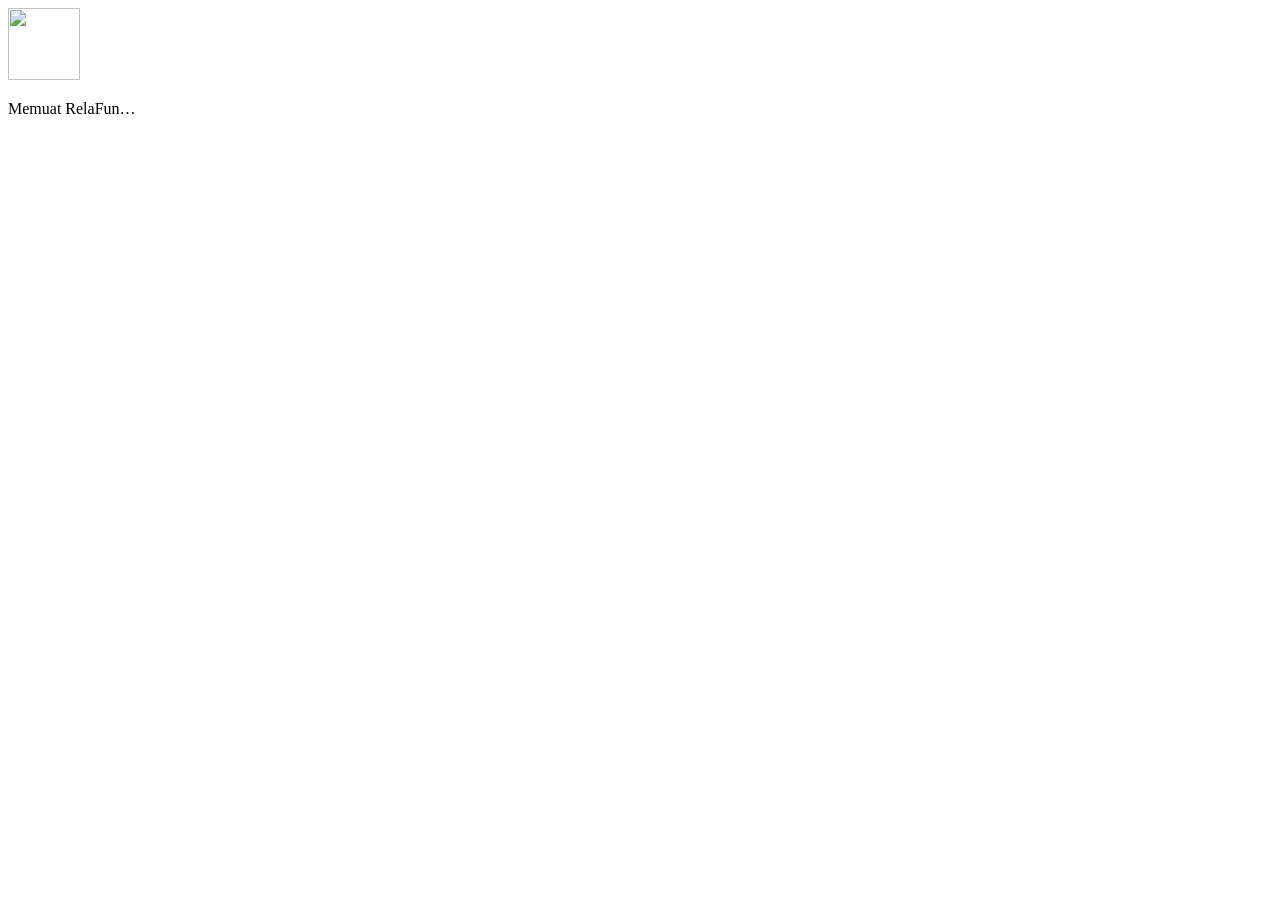
==== apps/web/index.html @ 0c36cda0 "RelaFun: aplikasi belajar Relasi dan Fungsi kelas 8 SMP (versi 1) - Backend Python (FastAPI, SymPy, " ====
<!doctype html>
<html lang="id">
<head>
  <meta charset="utf-8">
  <meta name="viewport" content="width=device-width, initial-scale=1, viewport-fit=cover">
  <title>RelaFun — Relasi dan Fungsi</title>
  <meta name="description" content="Belajar Relasi dan Fungsi kelas 8 SMP langkah demi langkah.">
  <meta name="theme-color" content="#4f46e5">
  <link rel="manifest" href="/manifest.webmanifest">
  <link rel="icon" href="/icons/icon.svg" type="image/svg+xml">
  <link rel="apple-touch-icon" href="/icons/icon-192.png">
  <meta name="apple-mobile-web-app-capable" content="yes">
  <meta name="apple-mobile-web-app-title" content="RelaFun">
  <link rel="stylesheet" href="/css/app.css">
  <script>
    // Terapkan tema & ukuran teks sebelum halaman tampil (mencegah kedip).
    try {
      var s = JSON.parse(localStorage.getItem("lk_settings") || "{}");
      if (s.theme === "dark" || s.theme === "light") document.documentElement.dataset.theme = s.theme;
      if (s.bigText) document.documentElement.classList.add("big-text");
      if (s.reduceMotion) document.documentElement.classList.add("reduce-motion");
    } catch (e) {}
  </script>
</head>
<body>
  <div id="app" aria-live="polite">
    <div class="boot">
      <img src="/icons/icon.svg" alt="" width="72" height="72">
      <p>Memuat RelaFun…</p>
    </div>
  </div>
  <div id="toast" role="status" aria-live="polite"></div>
  <noscript>RelaFun membutuhkan JavaScript. Aktifkan JavaScript di peramban Anda.</noscript>
  <script type="module" src="/js/app.js"></script>
</body>
</html>
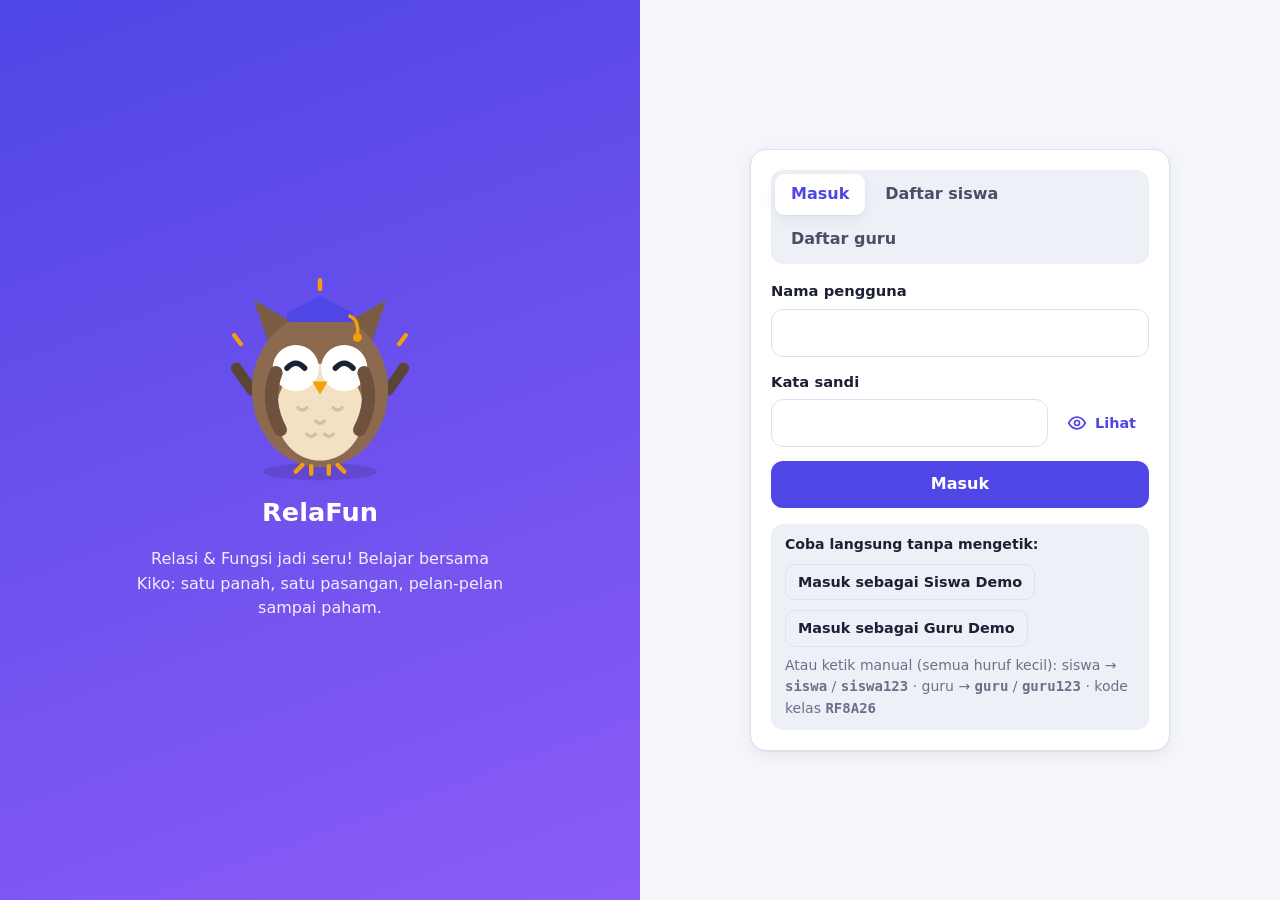
==== commit ff4bcd2a: "Versi online tanpa server untuk GitHub Pages - Mesin hitung, pemeriksa, dan pemodel versi JavaScript" ====
--- a/apps/web/index.html
+++ b/apps/web/index.html
@@ -6,12 +6,12 @@
   <title>RelaFun — Relasi dan Fungsi</title>
   <meta name="description" content="Belajar Relasi dan Fungsi kelas 8 SMP langkah demi langkah.">
   <meta name="theme-color" content="#4f46e5">
-  <link rel="manifest" href="/manifest.webmanifest">
-  <link rel="icon" href="/icons/icon.svg" type="image/svg+xml">
-  <link rel="apple-touch-icon" href="/icons/icon-192.png">
+  <link rel="manifest" href="manifest.webmanifest">
+  <link rel="icon" href="icons/icon.svg" type="image/svg+xml">
+  <link rel="apple-touch-icon" href="icons/icon-192.png">
   <meta name="apple-mobile-web-app-capable" content="yes">
   <meta name="apple-mobile-web-app-title" content="RelaFun">
-  <link rel="stylesheet" href="/css/app.css">
+  <link rel="stylesheet" href="css/app.css">
   <script>
     // Terapkan tema & ukuran teks sebelum halaman tampil (mencegah kedip).
     try {
@@ -25,12 +25,13 @@
 <body>
   <div id="app" aria-live="polite">
     <div class="boot">
-      <img src="/icons/icon.svg" alt="" width="72" height="72">
+      <img src="icons/icon.svg" alt="" width="72" height="72">
       <p>Memuat RelaFun…</p>
     </div>
   </div>
   <div id="toast" role="status" aria-live="polite"></div>
   <noscript>RelaFun membutuhkan JavaScript. Aktifkan JavaScript di peramban Anda.</noscript>
-  <script type="module" src="/js/app.js"></script>
+  <script src="config.js"></script>
+  <script type="module" src="js/app.js"></script>
 </body>
 </html>
--- a/apps/web/css/app.css
+++ b/apps/web/css/app.css
@@ -0,0 +1,461 @@
+/* RelaFun — gaya tampilan. Token warna di :root, mode gelap di bawahnya. */
+:root {
+  color-scheme: light;
+  --bg: #f5f6fb;
+  --surface: #ffffff;
+  --surface-2: #eef0f8;
+  --surface-3: #e3e6f2;
+  --border: #dde1ee;
+  --text: #1c2033;
+  --text-2: #4a4f66;
+  --muted: #6b7088;
+  --primary: #4f46e5;
+  --primary-2: #4338ca;
+  --primary-soft: #e8e7fd;
+  --on-primary: #ffffff;
+  --accent: #f59e0b;
+  --accent-soft: #fff3d6;
+  --good: #0a7d0a;
+  --good-soft: #e3f6e3;
+  --bad: #c62f2f;
+  --bad-soft: #fde8e8;
+  --warn: #9a6200;
+  --warn-soft: #fff4dc;
+  --series-1: #2a78d6;
+  --series-2: #eb6834;
+  --seq-1: #cde2fb; --seq-2: #9ec5f4; --seq-3: #6da7ec; --seq-4: #3987e5; --seq-5: #256abf; --seq-6: #184f95;
+  --grid: #e6e8f0;
+  --shadow: 0 1px 2px rgba(20, 24, 50, .06), 0 4px 16px rgba(20, 24, 50, .06);
+  --radius: 16px;
+  --radius-sm: 10px;
+  --sidebar-w: 248px;
+  --font: "Segoe UI", system-ui, -apple-system, Roboto, "Helvetica Neue", Arial, sans-serif;
+}
+@media (prefers-color-scheme: dark) {
+  :root:not([data-theme="light"]) {
+    color-scheme: dark;
+    --bg: #12141c; --surface: #1b1e29; --surface-2: #232736; --surface-3: #2d3244; --border: #30354a;
+    --text: #eceef6; --text-2: #c3c7d9; --muted: #9aa0b8;
+    --primary: #8b85ff; --primary-2: #a29dff; --primary-soft: #2c2a55; --on-primary: #12141c;
+    --accent: #fbbf24; --accent-soft: #3b2f12;
+    --good: #4cc94c; --good-soft: #163019; --bad: #f07272; --bad-soft: #3a1c1f; --warn: #f2b84b; --warn-soft: #3a2e14;
+    --series-1: #3987e5; --series-2: #d95926;
+    --seq-1: #1c2c44; --seq-2: #184f95; --seq-3: #256abf; --seq-4: #3987e5; --seq-5: #6da7ec; --seq-6: #9ec5f4;
+    --grid: #2a2f40;
+    --shadow: 0 1px 2px rgba(0, 0, 0, .3), 0 4px 16px rgba(0, 0, 0, .25);
+  }
+}
+:root[data-theme="dark"] {
+  color-scheme: dark;
+  --bg: #12141c; --surface: #1b1e29; --surface-2: #232736; --surface-3: #2d3244; --border: #30354a;
+  --text: #eceef6; --text-2: #c3c7d9; --muted: #9aa0b8;
+  --primary: #8b85ff; --primary-2: #a29dff; --primary-soft: #2c2a55; --on-primary: #12141c;
+  --accent: #fbbf24; --accent-soft: #3b2f12;
+  --good: #4cc94c; --good-soft: #163019; --bad: #f07272; --bad-soft: #3a1c1f; --warn: #f2b84b; --warn-soft: #3a2e14;
+  --series-1: #3987e5; --series-2: #d95926;
+  --seq-1: #1c2c44; --seq-2: #184f95; --seq-3: #256abf; --seq-4: #3987e5; --seq-5: #6da7ec; --seq-6: #9ec5f4;
+  --grid: #2a2f40;
+  --shadow: 0 1px 2px rgba(0, 0, 0, .3), 0 4px 16px rgba(0, 0, 0, .25);
+}
+
+* { box-sizing: border-box; }
+html { font-size: 100%; -webkit-text-size-adjust: 100%; }
+html.big-text { font-size: 118.75%; }
+body {
+  margin: 0; background: var(--bg); color: var(--text); font-family: var(--font);
+  line-height: 1.55; overflow-x: hidden;
+}
+html.reduce-motion *, html.reduce-motion *::before, html.reduce-motion *::after {
+  animation-duration: 0s !important; transition-duration: 0s !important;
+}
+@media (prefers-reduced-motion: reduce) {
+  *, *::before, *::after { animation-duration: 0s !important; transition-duration: 0s !important; }
+}
+h1, h2, h3, h4 { line-height: 1.25; margin: 0 0 .5rem; }
+h1 { font-size: 1.6rem; } h2 { font-size: 1.3rem; } h3 { font-size: 1.08rem; }
+p { margin: 0 0 .75rem; }
+a { color: var(--primary); }
+button, input, select, textarea { font: inherit; color: inherit; }
+:focus-visible { outline: 3px solid var(--primary); outline-offset: 2px; border-radius: 6px; }
+.sr-only { position: absolute; width: 1px; height: 1px; overflow: hidden; clip: rect(0 0 0 0); white-space: nowrap; }
+.muted { color: var(--muted); }
+.small { font-size: .875rem; }
+.boot { min-height: 100vh; display: grid; place-content: center; text-align: center; color: var(--muted); gap: 8px; }
+.boot img { margin: 0 auto; }
+
+/* ---------- Tata letak ---------- */
+.layout { display: grid; grid-template-columns: var(--sidebar-w) minmax(0, 1fr); min-height: 100vh; }
+.sidebar {
+  position: sticky; top: 0; height: 100vh; overflow-y: auto; background: var(--surface);
+  border-right: 1px solid var(--border); padding: 20px 14px; display: flex; flex-direction: column; gap: 4px;
+}
+.brand { display: flex; align-items: center; gap: 10px; padding: 4px 10px 18px; text-decoration: none; color: var(--text); }
+.brand img { width: 38px; height: 38px; }
+.brand b { font-size: 1.2rem; letter-spacing: -.01em; }
+.brand small { display: block; color: var(--muted); font-size: .72rem; margin-top: -2px; }
+.nav-link {
+  display: flex; align-items: center; gap: 12px; padding: 10px 12px; border-radius: 12px; color: var(--text-2);
+  text-decoration: none; font-weight: 550; min-height: 44px;
+}
+.nav-link svg { width: 22px; height: 22px; flex: none; }
+.nav-link:hover { background: var(--surface-2); color: var(--text); }
+.nav-link.active { background: var(--primary-soft); color: var(--primary); }
+.nav-sep { height: 1px; background: var(--border); margin: 10px 8px; }
+.sidebar .spacer { flex: 1; }
+.side-user { display: flex; align-items: center; gap: 10px; padding: 10px; border-radius: 12px; background: var(--surface-2); }
+.avatar {
+  width: 36px; height: 36px; border-radius: 50%; display: grid; place-items: center; font-weight: 700;
+  background: var(--primary); color: var(--on-primary); flex: none;
+}
+.main { min-width: 0; padding: 28px clamp(16px, 3vw, 40px) 40px; max-width: 1240px; width: 100%; margin: 0 auto; }
+.topbar { display: none; }
+.bottom-nav { display: none; }
+
+@media (max-width: 860px) {
+  .layout { grid-template-columns: minmax(0, 1fr); }
+  .sidebar { display: none; }
+  .topbar {
+    display: flex; align-items: center; justify-content: space-between; gap: 8px; position: sticky; top: 0; z-index: 20;
+    background: var(--surface); border-bottom: 1px solid var(--border); padding: 10px 16px;
+  }
+  .topbar .brand { padding: 0; }
+  .topbar .brand img { width: 32px; height: 32px; }
+  .main { padding: 18px 16px 96px; }
+  .bottom-nav {
+    display: grid; grid-template-columns: repeat(5, 1fr); position: fixed; bottom: 0; left: 0; right: 0; z-index: 20;
+    background: var(--surface); border-top: 1px solid var(--border); padding: 4px 4px calc(4px + env(safe-area-inset-bottom));
+  }
+  .bottom-nav a {
+    display: flex; flex-direction: column; align-items: center; gap: 2px; padding: 6px 2px; font-size: .7rem;
+    color: var(--muted); text-decoration: none; border-radius: 10px; min-height: 48px; justify-content: center;
+  }
+  .bottom-nav a svg { width: 22px; height: 22px; }
+  .bottom-nav a.active { color: var(--primary); background: var(--primary-soft); }
+  h1 { font-size: 1.35rem; }
+}
+
+/* ---------- Komponen umum ---------- */
+.card { background: var(--surface); border: 1px solid var(--border); border-radius: var(--radius); padding: 20px; box-shadow: var(--shadow); }
+.card-title { display: flex; align-items: center; justify-content: space-between; gap: 8px; margin-bottom: 12px; }
+.card-title h2, .card-title h3 { margin: 0; }
+.grid { display: grid; gap: 16px; }
+.grid-2 { grid-template-columns: repeat(2, minmax(0, 1fr)); }
+.grid-3 { grid-template-columns: repeat(3, minmax(0, 1fr)); }
+.home-grid { display: grid; grid-template-columns: minmax(0, 1fr) 320px; gap: 20px; align-items: start; }
+@media (max-width: 1100px) { .home-grid { grid-template-columns: minmax(0, 1fr); } }
+@media (max-width: 700px) { .grid-2, .grid-3 { grid-template-columns: minmax(0, 1fr); } }
+.stack { display: flex; flex-direction: column; gap: 16px; }
+.row { display: flex; align-items: center; gap: 10px; flex-wrap: wrap; }
+.row.between { justify-content: space-between; }
+.page-head { display: flex; align-items: flex-end; justify-content: space-between; gap: 12px; margin-bottom: 18px; flex-wrap: wrap; }
+.page-head p { margin: 0; color: var(--muted); }
+.crumbs { font-size: .875rem; color: var(--muted); margin-bottom: 6px; }
+.crumbs a { color: var(--muted); }
+
+.btn {
+  display: inline-flex; align-items: center; justify-content: center; gap: 8px; border: 1px solid transparent;
+  border-radius: 12px; padding: 10px 18px; min-height: 44px; font-weight: 650; cursor: pointer; text-decoration: none;
+  background: var(--primary); color: var(--on-primary); transition: transform .08s ease, background .15s ease;
+}
+.btn:hover { background: var(--primary-2); }
+.btn:active { transform: translateY(1px); }
+.btn:disabled { opacity: .5; cursor: not-allowed; }
+.btn svg { width: 20px; height: 20px; }
+.btn.secondary { background: var(--surface-2); color: var(--text); border-color: var(--border); }
+.btn.secondary:hover { background: var(--surface-3); }
+.btn.ghost { background: transparent; color: var(--primary); }
+.btn.ghost:hover { background: var(--primary-soft); }
+.btn.good { background: var(--good); color: #fff; }
+.btn.small { min-height: 36px; padding: 6px 12px; font-size: .9rem; border-radius: 10px; }
+.btn.block { width: 100%; }
+.icon-btn { width: 44px; height: 44px; padding: 0; border-radius: 12px; }
+
+.chip {
+  display: inline-flex; align-items: center; gap: 6px; padding: 3px 10px; border-radius: 999px; font-size: .78rem;
+  font-weight: 650; background: var(--surface-2); color: var(--text-2); border: 1px solid var(--border);
+}
+.chip.primary { background: var(--primary-soft); color: var(--primary); border-color: transparent; }
+.chip.accent { background: var(--accent-soft); color: var(--warn); border-color: transparent; }
+.chip.good { background: var(--good-soft); color: var(--good); border-color: transparent; }
+
+.field { display: flex; flex-direction: column; gap: 6px; margin-bottom: 14px; }
+.field label { font-weight: 600; font-size: .92rem; }
+.input, select.input, textarea.input {
+  width: 100%; border: 1.5px solid var(--border); background: var(--surface); border-radius: 12px; padding: 10px 14px;
+  min-height: 46px; font-size: 1.05rem;
+}
+.input:focus { border-color: var(--primary); outline: none; box-shadow: 0 0 0 3px var(--primary-soft); }
+textarea.input { min-height: 120px; resize: vertical; line-height: 1.5; }
+.input.big { font-size: 1.3rem; font-weight: 650; text-align: center; max-width: 220px; }
+.input-row { display: flex; align-items: center; gap: 10px; flex-wrap: wrap; }
+.input-row .prefix { font-weight: 700; font-size: 1.15rem; }
+
+.progress { height: 10px; border-radius: 999px; background: var(--surface-3); overflow: hidden; }
+.progress > span { display: block; height: 100%; border-radius: 999px; background: var(--primary); transition: width .4s ease; }
+.progress.good > span { background: var(--good); }
+
+.alert { border-radius: 12px; padding: 12px 14px; display: flex; gap: 10px; align-items: flex-start; border: 1px solid transparent; }
+.alert svg { width: 22px; height: 22px; flex: none; margin-top: 1px; }
+.alert.info { background: var(--primary-soft); color: var(--text); }
+.alert.good { background: var(--good-soft); border-color: color-mix(in srgb, var(--good) 35%, transparent); }
+.alert.bad { background: var(--bad-soft); border-color: color-mix(in srgb, var(--bad) 35%, transparent); }
+.alert.warn { background: var(--warn-soft); border-color: color-mix(in srgb, var(--warn) 35%, transparent); }
+.alert .alert-title { font-weight: 700; }
+.alert p:last-child { margin-bottom: 0; }
+
+#toast {
+  position: fixed; left: 50%; bottom: 24px; transform: translateX(-50%) translateY(20px); opacity: 0; pointer-events: none;
+  background: var(--text); color: var(--bg); padding: 10px 18px; border-radius: 12px; font-weight: 600; z-index: 100;
+  transition: all .25s ease; max-width: calc(100vw - 32px);
+}
+#toast.show { opacity: 1; transform: translateX(-50%) translateY(0); }
+@media (max-width: 860px) { #toast { bottom: 90px; } }
+
+table.table { width: 100%; border-collapse: collapse; font-size: .92rem; }
+table.table th, table.table td { padding: 9px 10px; border-bottom: 1px solid var(--border); text-align: left; vertical-align: middle; }
+table.table th { color: var(--muted); font-weight: 650; font-size: .8rem; text-transform: uppercase; letter-spacing: .03em; }
+table.table td.num, table.table th.num { text-align: right; font-variant-numeric: tabular-nums; }
+.table-wrap { overflow-x: auto; }
+
+/* Tabel nilai fungsi */
+table.value-table { border-collapse: collapse; margin: 8px 0 12px; font-variant-numeric: tabular-nums; }
+table.value-table th, table.value-table td { border: 1.5px solid var(--border); padding: 8px 14px; text-align: center; min-width: 48px; }
+table.value-table th { background: var(--surface-2); }
+table.value-table tr td:first-child, table.value-table tr th:first-child { font-weight: 700; background: var(--surface-2); }
+
+/* ---------- Beranda ---------- */
+.hero {
+  position: relative; overflow: hidden; border-radius: 22px; padding: 26px 28px; color: #fff;
+  background: linear-gradient(135deg, #4f46e5 0%, #6d5bf3 55%, #8b5cf6 100%);
+  display: grid; grid-template-columns: minmax(0, 1fr) auto; gap: 16px; align-items: center; box-shadow: var(--shadow);
+}
+.hero h1 { color: #fff; margin-bottom: 6px; }
+.hero p { color: rgba(255, 255, 255, .88); max-width: 46ch; }
+.hero .btn { background: #fff; color: #3730a3; }
+.hero .btn:hover { background: #eef; }
+.hero .mascot { width: 150px; height: 150px; }
+.hero::after {
+  content: ""; position: absolute; right: -60px; top: -60px; width: 220px; height: 220px; border-radius: 50%;
+  background: rgba(255, 255, 255, .08);
+}
+@media (max-width: 600px) { .hero { grid-template-columns: 1fr; padding: 20px; } .hero .mascot { display: none; } }
+.section-title { display: flex; align-items: center; justify-content: space-between; margin: 26px 0 12px; }
+.section-title h2 { margin: 0; }
+.continue-card { display: grid; grid-template-columns: 64px minmax(0, 1fr) auto; gap: 16px; align-items: center; }
+@media (max-width: 600px) { .continue-card { grid-template-columns: 52px minmax(0, 1fr); } .continue-card .btn { grid-column: 1 / -1; } }
+.module-icon {
+  width: 56px; height: 56px; border-radius: 16px; display: grid; place-items: center; background: var(--primary-soft); color: var(--primary);
+}
+.module-icon svg { width: 30px; height: 30px; }
+.module-icon.prasyarat { background: var(--accent-soft); color: var(--warn); }
+.module-icon.literasi { background: var(--good-soft); color: var(--good); }
+.skill-grid { display: grid; grid-template-columns: repeat(auto-fill, minmax(200px, 1fr)); gap: 14px; }
+.skill-card { text-decoration: none; color: inherit; display: flex; flex-direction: column; gap: 10px; transition: transform .12s ease; }
+.skill-card:hover { transform: translateY(-2px); }
+.skill-card .row { justify-content: space-between; }
+.topic-grid { display: grid; grid-template-columns: repeat(auto-fill, minmax(230px, 1fr)); gap: 14px; }
+.topic-card { display: flex; gap: 14px; align-items: center; text-decoration: none; color: inherit; }
+
+.goal-ring { display: grid; place-items: center; position: relative; width: 132px; height: 132px; margin: 4px auto 10px; }
+.goal-ring svg { position: absolute; inset: 0; transform: rotate(-90deg); }
+.goal-ring .goal-num { font-size: 1.9rem; font-weight: 800; line-height: 1; text-align: center; }
+.goal-ring .goal-num small { display: block; font-size: .75rem; font-weight: 600; color: var(--muted); margin-top: 4px; }
+.stat-row { display: grid; grid-template-columns: 1fr 1fr; gap: 10px; }
+.stat { background: var(--surface-2); border-radius: 12px; padding: 10px 12px; }
+.stat b { display: block; font-size: 1.35rem; }
+.stat span { color: var(--muted); font-size: .8rem; }
+.lb-list { list-style: none; margin: 0; padding: 0; display: flex; flex-direction: column; gap: 6px; }
+.lb-list li { display: grid; grid-template-columns: 28px 36px minmax(0, 1fr) auto; align-items: center; gap: 10px; padding: 8px 10px; border-radius: 12px; }
+.lb-list li.me { background: var(--primary-soft); }
+.lb-rank { font-weight: 800; color: var(--muted); text-align: center; }
+.lb-pts { font-weight: 700; font-variant-numeric: tabular-nums; }
+
+/* ---------- Materi ---------- */
+.module-list { display: grid; grid-template-columns: repeat(auto-fill, minmax(290px, 1fr)); gap: 16px; }
+.module-card { display: flex; flex-direction: column; gap: 12px; }
+.module-card .head { display: flex; gap: 14px; align-items: center; }
+.module-card h3 { margin: 0; }
+.module-card .actions { display: flex; gap: 8px; margin-top: auto; flex-wrap: wrap; }
+.module-card .actions .btn { flex: 1; }
+
+/* ---------- Pelajaran (satu langkah per layar) ---------- */
+.lesson { max-width: 820px; margin: 0 auto; }
+.step-dots { display: flex; gap: 6px; flex-wrap: wrap; margin: 6px 0 18px; }
+.step-dots span { height: 8px; flex: 1; min-width: 14px; border-radius: 999px; background: var(--surface-3); }
+.step-dots span.done { background: var(--primary); }
+.step-dots span.now { background: var(--accent); }
+.lesson-card { min-height: 320px; display: flex; flex-direction: column; gap: 14px; }
+.lesson-card .body { font-size: 1.08rem; }
+.lesson-nav { display: flex; justify-content: space-between; gap: 10px; margin-top: 16px; }
+.lesson-nav .btn { min-width: 130px; }
+.tip { display: flex; gap: 14px; align-items: flex-start; background: var(--accent-soft); border-radius: var(--radius); padding: 16px; }
+.tip .mascot { width: 72px; height: 72px; flex: none; }
+.example-problem { background: var(--surface-2); border-radius: 12px; padding: 12px 16px; font-weight: 600; }
+.reveal-list { list-style: none; padding: 0; margin: 0; display: flex; flex-direction: column; gap: 8px; counter-reset: st; }
+.reveal-list li {
+  counter-increment: st; display: grid; grid-template-columns: 34px minmax(0, 1fr); gap: 10px; align-items: start;
+  background: var(--surface); border: 1.5px solid var(--border); border-radius: 12px; padding: 10px 12px; animation: pop .25s ease;
+}
+.reveal-list li::before {
+  content: counter(st); width: 28px; height: 28px; border-radius: 50%; background: var(--primary-soft); color: var(--primary);
+  font-weight: 800; display: grid; place-items: center; font-size: .9rem;
+}
+.reveal-list li .math { font-family: "Cascadia Mono", Consolas, "SFMono-Regular", Menlo, monospace; font-size: 1.05rem; font-weight: 600; overflow-wrap: anywhere; }
+.reveal-list li .note { color: var(--muted); font-size: .85rem; }
+.answer-box { border-left: 4px solid var(--good); background: var(--good-soft); padding: 10px 14px; border-radius: 0 12px 12px 0; font-weight: 650; animation: pop .25s ease; }
+@keyframes pop { from { opacity: 0; transform: translateY(6px); } to { opacity: 1; transform: none; } }
+.term { border: 0; background: none; padding: 0; color: inherit; font: inherit; text-decoration: underline dotted var(--primary) 2px; text-underline-offset: 3px; cursor: help; }
+.term-pop {
+  position: fixed; z-index: 60; max-width: min(320px, calc(100vw - 32px)); background: var(--text); color: var(--bg);
+  padding: 12px 14px; border-radius: 12px; box-shadow: var(--shadow); font-size: .92rem;
+}
+.term-pop b { display: block; margin-bottom: 4px; }
+
+/* ---------- Diagram panah ---------- */
+.diagram { width: 100%; }
+.diagram .dg-wrap > svg { width: 100%; height: auto; display: block; max-width: 560px; margin: 0 auto; touch-action: manipulation; }
+.diagram .oval { fill: var(--surface-2); stroke: var(--border); stroke-width: 1.5; }
+.diagram .set-label { fill: var(--muted); font-weight: 700; font-size: 14px; text-anchor: middle; }
+.diagram .node rect { fill: var(--surface); stroke: var(--text-2); stroke-width: 1.5; transition: fill .2s ease; }
+.diagram .node text { fill: var(--text); font-size: 15px; font-weight: 650; text-anchor: middle; dominant-baseline: central; pointer-events: none; }
+.diagram .node { cursor: pointer; }
+.diagram .node.sel rect { fill: var(--accent-soft); stroke: var(--accent); stroke-width: 3; }
+.diagram .node.hl rect { fill: var(--primary-soft); stroke: var(--primary); stroke-width: 2.5; }
+.diagram .node.bad rect { fill: var(--bad-soft); stroke: var(--bad); stroke-width: 3; }
+.diagram .node.ok rect { fill: var(--good-soft); stroke: var(--good); stroke-width: 2.5; }
+.diagram .node.dim { opacity: .35; }
+.diagram .arrow { stroke: var(--series-1); stroke-width: 2.5; fill: none; transition: opacity .2s ease; }
+.diagram .arrow.new { stroke: var(--accent); stroke-width: 3.5; }
+.diagram .arrow.dim { opacity: .15; }
+.diagram .arrow.focus { stroke-width: 4; }
+.diagram .arrow.bad { stroke: var(--bad); stroke-dasharray: 6 4; }
+.diagram .arrow-hit { stroke: transparent; stroke-width: 18; fill: none; cursor: pointer; }
+.diagram .caption { text-align: center; min-height: 1.6em; font-weight: 650; margin: 6px 0; }
+.diagram .controls { display: flex; justify-content: center; gap: 8px; flex-wrap: wrap; margin-top: 6px; }
+
+/* ---------- Grafik fungsi ---------- */
+.graph > svg { width: 100%; max-width: 560px; height: auto; display: block; margin: 0 auto; }
+.graph .grid-line { stroke: var(--grid); stroke-width: 1; }
+.graph .axis { stroke: var(--text-2); stroke-width: 1.5; }
+.graph .tick { fill: var(--muted); font-size: 12px; }
+.graph .axis-label { fill: var(--text-2); font-size: 12px; font-weight: 700; }
+.graph .line-1 { stroke: var(--series-1); stroke-width: 2.5; fill: none; }
+.graph .line-2 { stroke: var(--series-2); stroke-width: 2.5; fill: none; }
+.graph .pt { fill: var(--surface); stroke: var(--text); stroke-width: 2.5; }
+.graph .pt-label { fill: var(--text); font-size: 12px; font-weight: 700; }
+.graph .legend { display: flex; justify-content: center; gap: 16px; flex-wrap: wrap; font-size: .85rem; margin-top: 4px; }
+.graph .legend i { display: inline-block; width: 18px; height: 3px; border-radius: 2px; vertical-align: middle; margin-right: 6px; }
+
+/* ---------- Seret-taruh ---------- */
+.dnd-pool, .dnd-bin {
+  border: 2px dashed var(--border); border-radius: 14px; padding: 10px; min-height: 64px; display: flex; flex-wrap: wrap;
+  gap: 8px; align-content: flex-start; background: var(--surface-2); transition: border-color .15s ease, background .15s ease;
+}
+.dnd-bins { display: grid; grid-template-columns: repeat(auto-fit, minmax(170px, 1fr)); gap: 12px; margin-top: 12px; }
+.dnd-bin { flex-direction: column; flex-wrap: nowrap; cursor: pointer; text-align: left; width: 100%; }
+.dnd-bin .bin-label { font-weight: 750; color: var(--text-2); font-size: .92rem; width: 100%; }
+.dnd-bin.over, .dnd-pool.over { border-color: var(--primary); background: var(--primary-soft); }
+.dnd-bin.armed { border-color: var(--accent); }
+.dnd-chip {
+  border: 1.5px solid var(--text-2); background: var(--surface); border-radius: 10px; padding: 8px 12px; font-weight: 650;
+  cursor: grab; touch-action: none; user-select: none; min-height: 44px; font-family: "Cascadia Mono", Consolas, monospace; font-size: .95rem;
+}
+.dnd-chip.selected { border-color: var(--accent); box-shadow: 0 0 0 3px var(--accent-soft); }
+.dnd-chip.wrong { border-color: var(--bad); background: var(--bad-soft); }
+.dnd-chip.right { border-color: var(--good); background: var(--good-soft); }
+.dnd-ghost { position: fixed; z-index: 80; pointer-events: none; opacity: .9; transform: translate(-50%, -50%) rotate(-2deg); box-shadow: var(--shadow); }
+
+/* ---------- Latihan ---------- */
+.practice { max-width: 820px; margin: 0 auto; }
+.q-card { display: flex; flex-direction: column; gap: 16px; }
+.q-prompt { font-size: 1.12rem; font-weight: 600; }
+.options { display: flex; flex-direction: column; gap: 10px; }
+.option {
+  display: flex; align-items: center; gap: 12px; text-align: left; padding: 12px 14px; border-radius: 12px; min-height: 52px;
+  border: 1.5px solid var(--border); background: var(--surface); cursor: pointer; width: 100%;
+}
+.option:hover { border-color: var(--primary); }
+.option .mark { width: 26px; height: 26px; border-radius: 50%; border: 2px solid var(--border); flex: none; display: grid; place-items: center; font-weight: 800; font-size: .8rem; color: var(--muted); }
+.option.multi .mark { border-radius: 7px; }
+.option.picked { border-color: var(--primary); background: var(--primary-soft); }
+.option.picked .mark { border-color: var(--primary); background: var(--primary); color: var(--on-primary); }
+.option.right { border-color: var(--good); background: var(--good-soft); }
+.option.wrong { border-color: var(--bad); background: var(--bad-soft); }
+.yesno { display: grid; grid-template-columns: 1fr 1fr; gap: 12px; }
+.yesno .option { justify-content: center; font-weight: 700; font-size: 1.05rem; }
+.keypad { display: flex; flex-wrap: wrap; gap: 6px; }
+.keypad button { min-width: 44px; min-height: 40px; border-radius: 10px; border: 1px solid var(--border); background: var(--surface-2); font-weight: 700; cursor: pointer; }
+.keypad button:hover { background: var(--surface-3); }
+.feedback { animation: pop .25s ease; }
+.q-actions { display: flex; gap: 10px; flex-wrap: wrap; justify-content: space-between; align-items: center; }
+.q-actions .left, .q-actions .right { display: flex; gap: 8px; flex-wrap: wrap; }
+.hint-box { background: var(--accent-soft); border-radius: 12px; padding: 10px 14px; animation: pop .2s ease; }
+.result-hero { text-align: center; padding: 10px 0; }
+.result-hero .mascot { width: 140px; height: 140px; margin: 0 auto; }
+.big-num { font-size: 2.6rem; font-weight: 800; line-height: 1; }
+
+/* ---------- Pemodel ---------- */
+.tabs { display: inline-flex; background: var(--surface-2); border-radius: 12px; padding: 4px; gap: 4px; margin-bottom: 16px; flex-wrap: wrap; }
+.tabs button { border: 0; background: transparent; padding: 8px 16px; border-radius: 9px; font-weight: 650; cursor: pointer; min-height: 40px; color: var(--text-2); }
+.tabs button.active { background: var(--surface); color: var(--primary); box-shadow: var(--shadow); }
+.preset-grid { display: grid; grid-template-columns: repeat(auto-fill, minmax(220px, 1fr)); gap: 12px; }
+.preset { text-align: left; cursor: pointer; border: 1.5px solid var(--border); background: var(--surface); border-radius: 14px; padding: 14px; display: flex; flex-direction: column; gap: 6px; }
+.preset:hover, .preset.active { border-color: var(--primary); }
+.preset.active { background: var(--primary-soft); }
+.story { font-size: 1.08rem; line-height: 1.7; background: var(--surface-2); border-radius: 12px; padding: 14px 16px; }
+.story mark { background: var(--accent-soft); color: inherit; border-radius: 4px; padding: 0 3px; font-weight: 700; box-shadow: inset 0 -2px 0 var(--accent); }
+.wizard-steps { display: flex; gap: 6px; flex-wrap: wrap; margin-bottom: 14px; }
+.wizard-steps span { font-size: .78rem; padding: 4px 10px; border-radius: 999px; background: var(--surface-2); color: var(--muted); font-weight: 650; }
+.wizard-steps span.now { background: var(--primary); color: var(--on-primary); }
+.wizard-steps span.done { background: var(--primary-soft); color: var(--primary); }
+.model-box { font-family: "Cascadia Mono", Consolas, monospace; font-size: 1.2rem; font-weight: 700; background: var(--primary-soft); color: var(--primary); padding: 10px 14px; border-radius: 12px; display: inline-block; }
+.ab-grid { display: grid; grid-template-columns: repeat(auto-fit, minmax(230px, 1fr)); gap: 14px; }
+.check-list { list-style: none; padding: 0; margin: 0; display: flex; flex-direction: column; gap: 6px; }
+.check-list li { display: flex; gap: 8px; align-items: flex-start; }
+.check-list svg { width: 20px; height: 20px; flex: none; margin-top: 2px; }
+.check-list .ok svg { color: var(--good); } .check-list .warning svg { color: var(--warn); } .check-list .error svg { color: var(--bad); }
+
+/* ---------- Glosarium ---------- */
+.gloss-grid { display: grid; grid-template-columns: repeat(auto-fill, minmax(260px, 1fr)); gap: 14px; }
+.gloss-card h3 { margin-bottom: 2px; }
+.gloss-card .ex { font-family: "Cascadia Mono", Consolas, monospace; background: var(--surface-2); border-radius: 8px; padding: 4px 8px; display: inline-block; font-size: .9rem; }
+
+/* ---------- Guru ---------- */
+.class-code { font-family: "Cascadia Mono", Consolas, monospace; font-size: 1.8rem; font-weight: 800; letter-spacing: .12em; color: var(--primary); }
+.switch { display: flex; align-items: center; justify-content: space-between; gap: 12px; padding: 10px 0; border-bottom: 1px solid var(--border); }
+.switch:last-child { border-bottom: 0; }
+.toggle { position: relative; width: 52px; height: 30px; flex: none; }
+.toggle input { opacity: 0; width: 100%; height: 100%; position: absolute; inset: 0; margin: 0; cursor: pointer; z-index: 1; }
+.toggle span { position: absolute; inset: 0; border-radius: 999px; background: var(--surface-3); transition: background .2s ease; }
+.toggle span::after { content: ""; position: absolute; top: 3px; left: 3px; width: 24px; height: 24px; border-radius: 50%; background: #fff; box-shadow: 0 1px 3px rgba(0,0,0,.3); transition: transform .2s ease; }
+.toggle input:checked + span { background: var(--primary); }
+.toggle input:checked + span::after { transform: translateX(22px); }
+.toggle input:focus-visible + span { outline: 3px solid var(--primary); outline-offset: 2px; }
+.hbar-list { display: flex; flex-direction: column; gap: 10px; }
+.hbar { display: grid; grid-template-columns: minmax(120px, 34%) minmax(0, 1fr) 54px; gap: 10px; align-items: center; font-size: .9rem; }
+.hbar .track { height: 14px; border-radius: 4px; background: var(--surface-2); overflow: hidden; }
+.hbar .fill { height: 100%; background: var(--series-1); border-radius: 0 4px 4px 0; }
+.hbar .val { text-align: right; font-weight: 700; font-variant-numeric: tabular-nums; }
+.heat { display: inline-block; width: 26px; height: 22px; border-radius: 5px; text-align: center; font-size: .66rem; line-height: 22px; font-weight: 700; margin: 1px; color: var(--text); }
+.heat-legend { display: flex; align-items: center; gap: 6px; font-size: .78rem; color: var(--muted); flex-wrap: wrap; }
+
+/* ---------- Masuk ---------- */
+.auth-wrap { min-height: 100vh; display: grid; grid-template-columns: minmax(0, 1fr) minmax(0, 1fr); }
+.auth-side { background: linear-gradient(160deg, #4f46e5, #8b5cf6); color: #fff; display: flex; flex-direction: column; justify-content: center; align-items: center; padding: 40px; text-align: center; gap: 10px; }
+.auth-side .mascot { width: 220px; height: 220px; }
+.auth-side p { color: rgba(255,255,255,.9); max-width: 36ch; }
+.auth-main { display: flex; align-items: center; justify-content: center; padding: 32px 16px; }
+.auth-card { width: 100%; max-width: 420px; }
+@media (max-width: 860px) { .auth-wrap { grid-template-columns: 1fr; } .auth-side { padding: 28px 16px; } .auth-side .mascot { width: 120px; height: 120px; } }
+.demo-box { background: var(--surface-2); border-radius: 12px; padding: 10px 14px; font-size: .88rem; }
+.demo-box code { font-weight: 700; }
+
+/* ---------- Tambahan: ikon & kepala panah ---------- */
+.ic { width: 1.25em; height: 1.25em; flex: none; }
+.stat b .ic { width: 20px; height: 20px; vertical-align: -3px; color: var(--accent); }
+.option .ic { width: 22px; height: 22px; }
+.diagram .head { fill: var(--series-1); transition: opacity .2s ease; }
+.diagram .head.new { fill: var(--accent); }
+.diagram .head.dim { opacity: .15; }
+.diagram .head.bad { fill: var(--bad); }
+.reveal-list li .plain { font-size: 1.04rem; font-weight: 600; overflow-wrap: anywhere; }
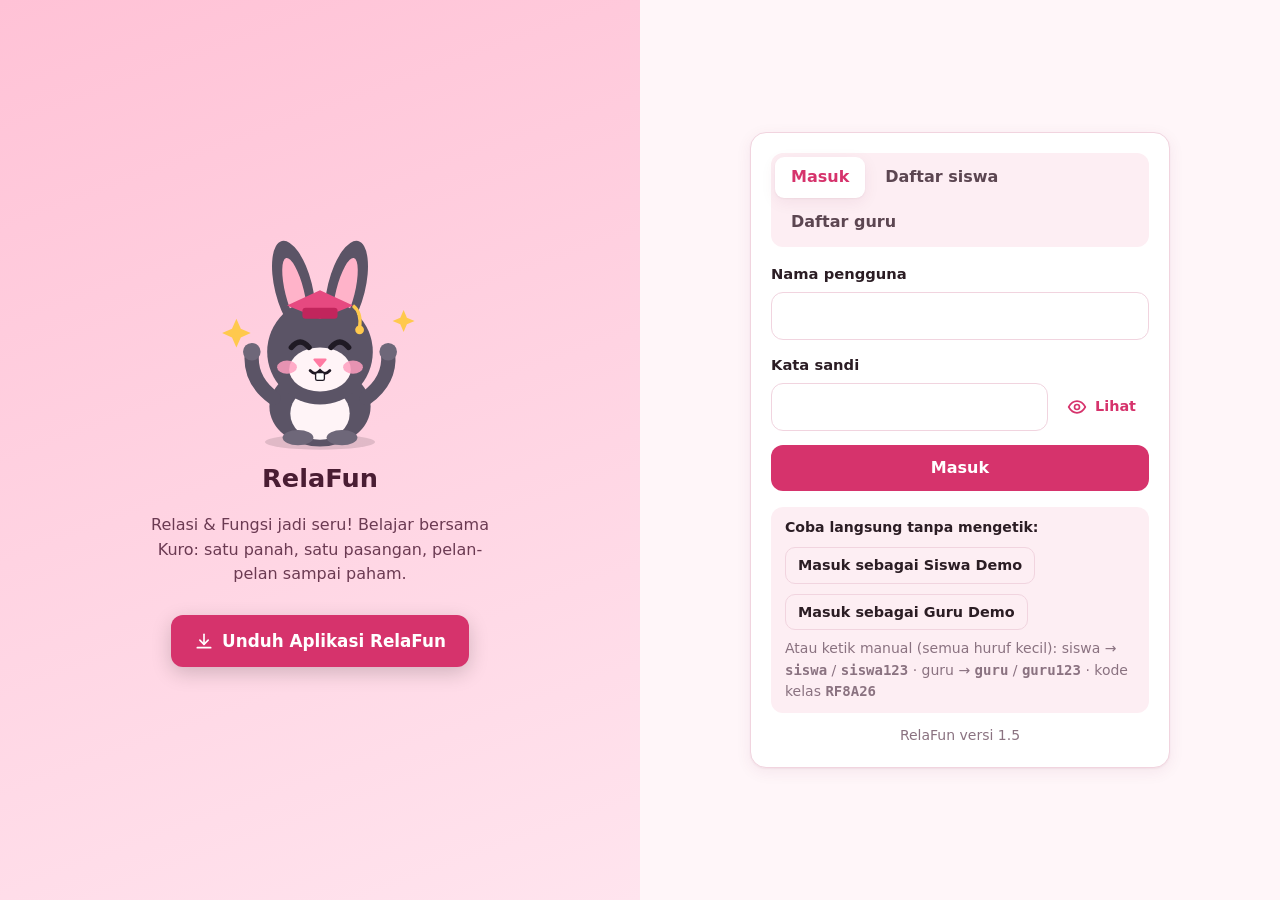
==== commit d2f46967: "Versi 1.5: maskot kelinci Kuro dan tema soft pink - Maskot Kuro digambar ulang sebagai kelinci (4 ek" ====
--- a/apps/web/index.html
+++ b/apps/web/index.html
@@ -5,7 +5,7 @@
   <meta name="viewport" content="width=device-width, initial-scale=1, viewport-fit=cover">
   <title>RelaFun — Relasi dan Fungsi</title>
   <meta name="description" content="Belajar Relasi dan Fungsi kelas 8 SMP langkah demi langkah.">
-  <meta name="theme-color" content="#4f46e5">
+  <meta name="theme-color" content="#ffc2d6">
   <link rel="manifest" href="manifest.webmanifest">
   <link rel="icon" href="icons/icon.svg" type="image/svg+xml">
   <link rel="apple-touch-icon" href="icons/icon-192.png">
@@ -20,6 +20,12 @@
       if (s.bigText) document.documentElement.classList.add("big-text");
       if (s.reduceMotion) document.documentElement.classList.add("reduce-motion");
     } catch (e) {}
+    // Simpan tawaran instal Chrome agar bisa ditampilkan sebagai tombol "Pasang sekarang".
+    window.addEventListener("beforeinstallprompt", function (e) {
+      e.preventDefault();
+      window.__installPrompt = e;
+      document.dispatchEvent(new CustomEvent("installable"));
+    });
   </script>
 </head>
 <body>
--- a/apps/web/css/app.css
+++ b/apps/web/css/app.css
@@ -1,17 +1,17 @@
 /* RelaFun — gaya tampilan. Token warna di :root, mode gelap di bawahnya. */
 :root {
   color-scheme: light;
-  --bg: #f5f6fb;
+  --bg: #fff6f9;
   --surface: #ffffff;
-  --surface-2: #eef0f8;
-  --surface-3: #e3e6f2;
-  --border: #dde1ee;
-  --text: #1c2033;
-  --text-2: #4a4f66;
-  --muted: #6b7088;
-  --primary: #4f46e5;
-  --primary-2: #4338ca;
-  --primary-soft: #e8e7fd;
+  --surface-2: #fdeef3;
+  --surface-3: #f8dfe8;
+  --border: #f1d4df;
+  --text: #2b1d24;
+  --text-2: #5c4651;
+  --muted: #8a7280;
+  --primary: #d6336c;
+  --primary-2: #c2255c;
+  --primary-soft: #ffe3ee;
   --on-primary: #ffffff;
   --accent: #f59e0b;
   --accent-soft: #fff3d6;
@@ -24,8 +24,8 @@
   --series-1: #2a78d6;
   --series-2: #eb6834;
   --seq-1: #cde2fb; --seq-2: #9ec5f4; --seq-3: #6da7ec; --seq-4: #3987e5; --seq-5: #256abf; --seq-6: #184f95;
-  --grid: #e6e8f0;
-  --shadow: 0 1px 2px rgba(20, 24, 50, .06), 0 4px 16px rgba(20, 24, 50, .06);
+  --grid: #f3e3ea;
+  --shadow: 0 1px 2px rgba(120, 30, 70, .06), 0 4px 16px rgba(120, 30, 70, .07);
   --radius: 16px;
   --radius-sm: 10px;
   --sidebar-w: 248px;
@@ -34,27 +34,27 @@
 @media (prefers-color-scheme: dark) {
   :root:not([data-theme="light"]) {
     color-scheme: dark;
-    --bg: #12141c; --surface: #1b1e29; --surface-2: #232736; --surface-3: #2d3244; --border: #30354a;
-    --text: #eceef6; --text-2: #c3c7d9; --muted: #9aa0b8;
-    --primary: #8b85ff; --primary-2: #a29dff; --primary-soft: #2c2a55; --on-primary: #12141c;
+    --bg: #1a1216; --surface: #241a1f; --surface-2: #2e2228; --surface-3: #3a2b33; --border: #47343e;
+    --text: #f8eef2; --text-2: #dccbd3; --muted: #a8949e;
+    --primary: #ff8fb5; --primary-2: #ffa9c6; --primary-soft: #4a2534; --on-primary: #1a1216;
     --accent: #fbbf24; --accent-soft: #3b2f12;
     --good: #4cc94c; --good-soft: #163019; --bad: #f07272; --bad-soft: #3a1c1f; --warn: #f2b84b; --warn-soft: #3a2e14;
     --series-1: #3987e5; --series-2: #d95926;
     --seq-1: #1c2c44; --seq-2: #184f95; --seq-3: #256abf; --seq-4: #3987e5; --seq-5: #6da7ec; --seq-6: #9ec5f4;
-    --grid: #2a2f40;
+    --grid: #3a2b33;
     --shadow: 0 1px 2px rgba(0, 0, 0, .3), 0 4px 16px rgba(0, 0, 0, .25);
   }
 }
 :root[data-theme="dark"] {
   color-scheme: dark;
-  --bg: #12141c; --surface: #1b1e29; --surface-2: #232736; --surface-3: #2d3244; --border: #30354a;
-  --text: #eceef6; --text-2: #c3c7d9; --muted: #9aa0b8;
-  --primary: #8b85ff; --primary-2: #a29dff; --primary-soft: #2c2a55; --on-primary: #12141c;
+  --bg: #1a1216; --surface: #241a1f; --surface-2: #2e2228; --surface-3: #3a2b33; --border: #47343e;
+  --text: #f8eef2; --text-2: #dccbd3; --muted: #a8949e;
+  --primary: #ff8fb5; --primary-2: #ffa9c6; --primary-soft: #4a2534; --on-primary: #1a1216;
   --accent: #fbbf24; --accent-soft: #3b2f12;
   --good: #4cc94c; --good-soft: #163019; --bad: #f07272; --bad-soft: #3a1c1f; --warn: #f2b84b; --warn-soft: #3a2e14;
   --series-1: #3987e5; --series-2: #d95926;
   --seq-1: #1c2c44; --seq-2: #184f95; --seq-3: #256abf; --seq-4: #3987e5; --seq-5: #6da7ec; --seq-6: #9ec5f4;
-  --grid: #2a2f40;
+  --grid: #3a2b33;
   --shadow: 0 1px 2px rgba(0, 0, 0, .3), 0 4px 16px rgba(0, 0, 0, .25);
 }
 
@@ -225,18 +225,18 @@
 
 /* ---------- Beranda ---------- */
 .hero {
-  position: relative; overflow: hidden; border-radius: 22px; padding: 26px 28px; color: #fff;
-  background: linear-gradient(135deg, #4f46e5 0%, #6d5bf3 55%, #8b5cf6 100%);
+  position: relative; overflow: hidden; border-radius: 22px; padding: 26px 28px; color: #4a1d33;
+  background: linear-gradient(135deg, #ffc9da 0%, #ffd9e6 55%, #ffe9f0 100%);
   display: grid; grid-template-columns: minmax(0, 1fr) auto; gap: 16px; align-items: center; box-shadow: var(--shadow);
 }
-.hero h1 { color: #fff; margin-bottom: 6px; }
-.hero p { color: rgba(255, 255, 255, .88); max-width: 46ch; }
-.hero .btn { background: #fff; color: #3730a3; }
-.hero .btn:hover { background: #eef; }
+.hero h1 { color: #4a1d33; margin-bottom: 6px; }
+.hero p { color: #6b3a52; max-width: 46ch; }
+.hero .btn { background: #d6336c; color: #fff; }
+.hero .btn:hover { background: #c2255c; }
 .hero .mascot { width: 150px; height: 150px; }
 .hero::after {
   content: ""; position: absolute; right: -60px; top: -60px; width: 220px; height: 220px; border-radius: 50%;
-  background: rgba(255, 255, 255, .08);
+  background: rgba(255, 255, 255, .35);
 }
 @media (max-width: 600px) { .hero { grid-template-columns: 1fr; padding: 20px; } .hero .mascot { display: none; } }
 .section-title { display: flex; align-items: center; justify-content: space-between; margin: 26px 0 12px; }
@@ -441,9 +441,9 @@
 
 /* ---------- Masuk ---------- */
 .auth-wrap { min-height: 100vh; display: grid; grid-template-columns: minmax(0, 1fr) minmax(0, 1fr); }
-.auth-side { background: linear-gradient(160deg, #4f46e5, #8b5cf6); color: #fff; display: flex; flex-direction: column; justify-content: center; align-items: center; padding: 40px; text-align: center; gap: 10px; }
+.auth-side { background: linear-gradient(160deg, #ffc2d6, #ffe4ee); color: #4a1d33; display: flex; flex-direction: column; justify-content: center; align-items: center; padding: 40px; text-align: center; gap: 10px; }
 .auth-side .mascot { width: 220px; height: 220px; }
-.auth-side p { color: rgba(255,255,255,.9); max-width: 36ch; }
+.auth-side p { color: #6b3a52; max-width: 36ch; }
 .auth-main { display: flex; align-items: center; justify-content: center; padding: 32px 16px; }
 .auth-card { width: 100%; max-width: 420px; }
 @media (max-width: 860px) { .auth-wrap { grid-template-columns: 1fr; } .auth-side { padding: 28px 16px; } .auth-side .mascot { width: 120px; height: 120px; } }
@@ -459,3 +459,23 @@
 .diagram .head.dim { opacity: .15; }
 .diagram .head.bad { fill: var(--bad); }
 .reveal-list li .plain { font-size: 1.04rem; font-weight: 600; overflow-wrap: anywhere; }
+
+/* ---------- Jendela pilihan pasang aplikasi ---------- */
+.install-banner {
+  position: fixed; left: 0; right: 0; margin: 0 auto; bottom: 20px; z-index: 90; width: min(520px, calc(100vw - 24px));
+  background: var(--surface); border: 1px solid var(--border); border-radius: 18px; padding: 16px; box-shadow: 0 10px 40px rgba(20, 24, 50, .25);
+  animation: slide-up .3s ease;
+}
+@keyframes slide-up { from { opacity: 0; transform: translateY(16px); } to { opacity: 1; transform: none; } }
+.install-banner[hidden] { display: none; }
+.install-head { display: flex; gap: 12px; align-items: center; }
+.install-head img { border-radius: 12px; flex: none; }
+.install-head b { display: block; font-size: 1.05rem; }
+.install-steps { margin: 12px 0 0; padding-left: 22px; font-size: .95rem; }
+.install-steps li { margin-bottom: 4px; }
+.install-actions { display: flex; gap: 8px; justify-content: flex-end; margin-top: 14px; flex-wrap: wrap; }
+@media (max-width: 860px) { .install-banner { bottom: calc(76px + env(safe-area-inset-bottom)); } }
+
+.install-hero { background: #d6336c !important; color: #fff !important; margin-top: 6px; font-size: 1.05rem; padding: 12px 22px; box-shadow: 0 6px 20px rgba(0,0,0,.18); }
+.install-hero:hover { background: #c2255c !important; }
+@media (max-width: 380px) { .install-btn .install-btn-label { display: none; } }
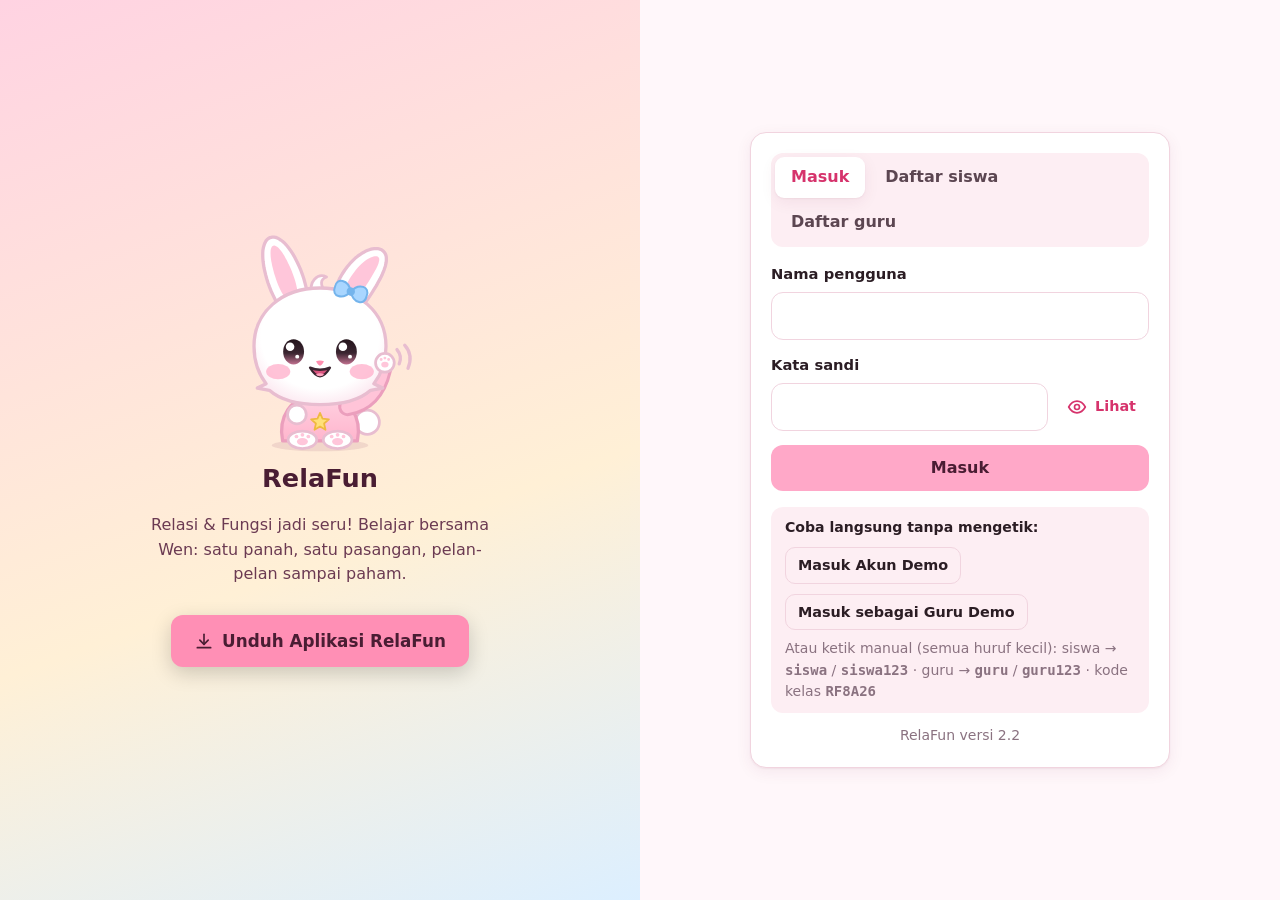
==== commit f954ebc4: "v2.2: Wen lebih lucu dengan 18 ekspresi + galeri "Kenalan dengan Wen" - Wen digambar ulang (orisinal" ====
--- a/apps/web/index.html
+++ b/apps/web/index.html
@@ -38,6 +38,14 @@
   <div id="toast" role="status" aria-live="polite"></div>
   <noscript>RelaFun membutuhkan JavaScript. Aktifkan JavaScript di peramban Anda.</noscript>
   <script src="config.js"></script>
-  <script type="module" src="js/app.js"></script>
+  <script>
+    // Bila berkas aplikasi gagal dimuat (mis. sinyal putus saat pertama dibuka), tampilkan tombol muat ulang, bukan layar kosong.
+    function rfLoadFailed() {
+      document.getElementById("app").innerHTML = '<div class="boot"><img src="icons/icon.svg" alt="" width="72" height="72">'
+        + '<p><b>RelaFun belum termuat sempurna.</b><br>Periksa sinyal internet, lalu coba lagi.</p>'
+        + '<button class="btn" type="button" onclick="location.reload()">Muat ulang</button></div>';
+    }
+  </script>
+  <script type="module" src="js/app.js" onerror="rfLoadFailed()"></script>
 </body>
 </html>
--- a/apps/web/css/app.css
+++ b/apps/web/css/app.css
@@ -1,7 +1,7 @@
 /* RelaFun — gaya tampilan. Token warna di :root, mode gelap di bawahnya. */
 :root {
   color-scheme: light;
-  --bg: #fff6f9;
+  --bg: #fff7fa;
   --surface: #ffffff;
   --surface-2: #fdeef3;
   --surface-3: #f8dfe8;
@@ -13,6 +13,14 @@
   --primary-2: #c2255c;
   --primary-soft: #ffe3ee;
   --on-primary: #ffffff;
+  /* pastel: isian tombol terang dengan tulisan gelap; --fill-strong untuk bilah/indikator */
+  --fill: #ffa8c8;
+  --fill-2: #ff94bb;
+  --on-fill: #4a1d33;
+  --fill-strong: #e85d93;
+  --sky: #ddefff; --on-sky: #1f5f99;
+  --butter: #fff3c4; --on-butter: #855600;
+  --peach: #ffe4d4; --on-peach: #9c4318;
   --accent: #f59e0b;
   --accent-soft: #fff3d6;
   --good: #0a7d0a;
@@ -37,6 +45,8 @@
     --bg: #1a1216; --surface: #241a1f; --surface-2: #2e2228; --surface-3: #3a2b33; --border: #47343e;
     --text: #f8eef2; --text-2: #dccbd3; --muted: #a8949e;
     --primary: #ff8fb5; --primary-2: #ffa9c6; --primary-soft: #4a2534; --on-primary: #1a1216;
+    --fill: #ff9ec1; --fill-2: #ffb3cf; --on-fill: #1a1216; --fill-strong: #ff8fb5;
+    --sky: #1c2c3d; --on-sky: #a9d6ff; --butter: #3a3216; --on-butter: #ffe27a; --peach: #3d2a20; --on-peach: #ffc9a8;
     --accent: #fbbf24; --accent-soft: #3b2f12;
     --good: #4cc94c; --good-soft: #163019; --bad: #f07272; --bad-soft: #3a1c1f; --warn: #f2b84b; --warn-soft: #3a2e14;
     --series-1: #3987e5; --series-2: #d95926;
@@ -50,6 +60,8 @@
   --bg: #1a1216; --surface: #241a1f; --surface-2: #2e2228; --surface-3: #3a2b33; --border: #47343e;
   --text: #f8eef2; --text-2: #dccbd3; --muted: #a8949e;
   --primary: #ff8fb5; --primary-2: #ffa9c6; --primary-soft: #4a2534; --on-primary: #1a1216;
+    --fill: #ff9ec1; --fill-2: #ffb3cf; --on-fill: #1a1216; --fill-strong: #ff8fb5;
+    --sky: #1c2c3d; --on-sky: #a9d6ff; --butter: #3a3216; --on-butter: #ffe27a; --peach: #3d2a20; --on-peach: #ffc9a8;
   --accent: #fbbf24; --accent-soft: #3b2f12;
   --good: #4cc94c; --good-soft: #163019; --bad: #f07272; --bad-soft: #3a1c1f; --warn: #f2b84b; --warn-soft: #3a2e14;
   --series-1: #3987e5; --series-2: #d95926;
@@ -105,7 +117,7 @@
 .side-user { display: flex; align-items: center; gap: 10px; padding: 10px; border-radius: 12px; background: var(--surface-2); }
 .avatar {
   width: 36px; height: 36px; border-radius: 50%; display: grid; place-items: center; font-weight: 700;
-  background: var(--primary); color: var(--on-primary); flex: none;
+  background: var(--fill); color: var(--on-fill); flex: none;
 }
 .main { min-width: 0; padding: 28px clamp(16px, 3vw, 40px) 40px; max-width: 1240px; width: 100%; margin: 0 auto; }
 .topbar { display: none; }
@@ -155,9 +167,9 @@
 .btn {
   display: inline-flex; align-items: center; justify-content: center; gap: 8px; border: 1px solid transparent;
   border-radius: 12px; padding: 10px 18px; min-height: 44px; font-weight: 650; cursor: pointer; text-decoration: none;
-  background: var(--primary); color: var(--on-primary); transition: transform .08s ease, background .15s ease;
-}
-.btn:hover { background: var(--primary-2); }
+  background: var(--fill); color: var(--on-fill); transition: transform .08s ease, background .15s ease;
+}
+.btn:hover { background: var(--fill-2); }
 .btn:active { transform: translateY(1px); }
 .btn:disabled { opacity: .5; cursor: not-allowed; }
 .btn svg { width: 20px; height: 20px; }
@@ -191,7 +203,7 @@
 .input-row .prefix { font-weight: 700; font-size: 1.15rem; }
 
 .progress { height: 10px; border-radius: 999px; background: var(--surface-3); overflow: hidden; }
-.progress > span { display: block; height: 100%; border-radius: 999px; background: var(--primary); transition: width .4s ease; }
+.progress > span { display: block; height: 100%; border-radius: 999px; background: var(--fill-strong); transition: width .4s ease; }
 .progress.good > span { background: var(--good); }
 
 .alert { border-radius: 12px; padding: 12px 14px; display: flex; gap: 10px; align-items: flex-start; border: 1px solid transparent; }
@@ -226,19 +238,20 @@
 /* ---------- Beranda ---------- */
 .hero {
   position: relative; overflow: hidden; border-radius: 22px; padding: 26px 28px; color: #4a1d33;
-  background: linear-gradient(135deg, #ffc9da 0%, #ffd9e6 55%, #ffe9f0 100%);
+  background: linear-gradient(135deg, #ffd3e2 0%, #fff0d6 55%, #dcefff 100%);
   display: grid; grid-template-columns: minmax(0, 1fr) auto; gap: 16px; align-items: center; box-shadow: var(--shadow);
 }
 .hero h1 { color: #4a1d33; margin-bottom: 6px; }
 .hero p { color: #6b3a52; max-width: 46ch; }
-.hero .btn { background: #d6336c; color: #fff; }
-.hero .btn:hover { background: #c2255c; }
+.hero .btn { background: #ff8fb5; color: #4a1d33; }
+.hero .btn:hover { background: #ff7aa8; }
 .hero .mascot { width: 150px; height: 150px; }
 .hero::after {
   content: ""; position: absolute; right: -60px; top: -60px; width: 220px; height: 220px; border-radius: 50%;
-  background: rgba(255, 255, 255, .35);
-}
-@media (max-width: 600px) { .hero { grid-template-columns: 1fr; padding: 20px; } .hero .mascot { display: none; } }
+  background: rgba(255, 255, 255, .35); z-index: 0; pointer-events: none;
+}
+.hero > * { position: relative; z-index: 1; }
+@media (max-width: 600px) { .hero { grid-template-columns: minmax(0, 1fr) 92px; padding: 20px; gap: 8px; } .hero .mascot { width: 92px; height: 92px; align-self: start; } }
 .section-title { display: flex; align-items: center; justify-content: space-between; margin: 26px 0 12px; }
 .section-title h2 { margin: 0; }
 .continue-card { display: grid; grid-template-columns: 64px minmax(0, 1fr) auto; gap: 16px; align-items: center; }
@@ -247,11 +260,17 @@
   width: 56px; height: 56px; border-radius: 16px; display: grid; place-items: center; background: var(--primary-soft); color: var(--primary);
 }
 .module-icon svg { width: 30px; height: 30px; }
-.module-icon.prasyarat { background: var(--accent-soft); color: var(--warn); }
-.module-icon.literasi { background: var(--good-soft); color: var(--good); }
+.module-icon.prasyarat { background: var(--butter); color: var(--on-butter); }
+.module-icon.sky { background: var(--sky); color: var(--on-sky); }
+.module-icon.butter { background: var(--butter); color: var(--on-butter); }
+.module-icon.peach { background: var(--peach); color: var(--on-peach); }
+.module-icon.literasi { background: var(--surface); color: var(--primary); box-shadow: inset 0 0 0 2px color-mix(in srgb, var(--primary) 35%, transparent); }
 .skill-grid { display: grid; grid-template-columns: repeat(auto-fill, minmax(200px, 1fr)); gap: 14px; }
 .skill-card { text-decoration: none; color: inherit; display: flex; flex-direction: column; gap: 10px; transition: transform .12s ease; }
 .skill-card:hover { transform: translateY(-2px); }
+.skill-grid > :nth-child(4n+2) .module-icon { background: var(--sky); color: var(--on-sky); }
+.skill-grid > :nth-child(4n+3) .module-icon { background: var(--butter); color: var(--on-butter); }
+.skill-grid > :nth-child(4n+4) .module-icon { background: var(--peach); color: var(--on-peach); }
 .skill-card .row { justify-content: space-between; }
 .topic-grid { display: grid; grid-template-columns: repeat(auto-fill, minmax(230px, 1fr)); gap: 14px; }
 .topic-card { display: flex; gap: 14px; align-items: center; text-decoration: none; color: inherit; }
@@ -262,6 +281,9 @@
 .goal-ring .goal-num small { display: block; font-size: .75rem; font-weight: 600; color: var(--muted); margin-top: 4px; }
 .stat-row { display: grid; grid-template-columns: 1fr 1fr; gap: 10px; }
 .stat { background: var(--surface-2); border-radius: 12px; padding: 10px 12px; }
+.stat:nth-child(4n+2) { background: var(--sky); }
+.stat:nth-child(4n+3) { background: var(--butter); }
+.stat:nth-child(4n+4) { background: var(--peach); }
 .stat b { display: block; font-size: 1.35rem; }
 .stat span { color: var(--muted); font-size: .8rem; }
 .lb-list { list-style: none; margin: 0; padding: 0; display: flex; flex-direction: column; gap: 6px; }
@@ -282,7 +304,7 @@
 .lesson { max-width: 820px; margin: 0 auto; }
 .step-dots { display: flex; gap: 6px; flex-wrap: wrap; margin: 6px 0 18px; }
 .step-dots span { height: 8px; flex: 1; min-width: 14px; border-radius: 999px; background: var(--surface-3); }
-.step-dots span.done { background: var(--primary); }
+.step-dots span.done { background: var(--fill-strong); }
 .step-dots span.now { background: var(--accent); }
 .lesson-card { min-height: 320px; display: flex; flex-direction: column; gap: 14px; }
 .lesson-card .body { font-size: 1.08rem; }
@@ -302,7 +324,7 @@
 }
 .reveal-list li .math { font-family: "Cascadia Mono", Consolas, "SFMono-Regular", Menlo, monospace; font-size: 1.05rem; font-weight: 600; overflow-wrap: anywhere; }
 .reveal-list li .note { color: var(--muted); font-size: .85rem; }
-.answer-box { border-left: 4px solid var(--good); background: var(--good-soft); padding: 10px 14px; border-radius: 0 12px 12px 0; font-weight: 650; animation: pop .25s ease; }
+.answer-box { border-left: 4px solid var(--primary); background: var(--primary-soft); padding: 10px 14px; border-radius: 0 12px 12px 0; font-weight: 650; animation: pop .25s ease; }
 @keyframes pop { from { opacity: 0; transform: translateY(6px); } to { opacity: 1; transform: none; } }
 .term { border: 0; background: none; padding: 0; color: inherit; font: inherit; text-decoration: underline dotted var(--primary) 2px; text-underline-offset: 3px; cursor: help; }
 .term-pop {
@@ -378,7 +400,7 @@
 .option .mark { width: 26px; height: 26px; border-radius: 50%; border: 2px solid var(--border); flex: none; display: grid; place-items: center; font-weight: 800; font-size: .8rem; color: var(--muted); }
 .option.multi .mark { border-radius: 7px; }
 .option.picked { border-color: var(--primary); background: var(--primary-soft); }
-.option.picked .mark { border-color: var(--primary); background: var(--primary); color: var(--on-primary); }
+.option.picked .mark { border-color: var(--fill-strong); background: var(--fill); color: var(--on-fill); }
 .option.right { border-color: var(--good); background: var(--good-soft); }
 .option.wrong { border-color: var(--bad); background: var(--bad-soft); }
 .yesno { display: grid; grid-template-columns: 1fr 1fr; gap: 12px; }
@@ -406,7 +428,7 @@
 .story mark { background: var(--accent-soft); color: inherit; border-radius: 4px; padding: 0 3px; font-weight: 700; box-shadow: inset 0 -2px 0 var(--accent); }
 .wizard-steps { display: flex; gap: 6px; flex-wrap: wrap; margin-bottom: 14px; }
 .wizard-steps span { font-size: .78rem; padding: 4px 10px; border-radius: 999px; background: var(--surface-2); color: var(--muted); font-weight: 650; }
-.wizard-steps span.now { background: var(--primary); color: var(--on-primary); }
+.wizard-steps span.now { background: var(--fill); color: var(--on-fill); }
 .wizard-steps span.done { background: var(--primary-soft); color: var(--primary); }
 .model-box { font-family: "Cascadia Mono", Consolas, monospace; font-size: 1.2rem; font-weight: 700; background: var(--primary-soft); color: var(--primary); padding: 10px 14px; border-radius: 12px; display: inline-block; }
 .ab-grid { display: grid; grid-template-columns: repeat(auto-fit, minmax(230px, 1fr)); gap: 14px; }
@@ -428,7 +450,7 @@
 .toggle input { opacity: 0; width: 100%; height: 100%; position: absolute; inset: 0; margin: 0; cursor: pointer; z-index: 1; }
 .toggle span { position: absolute; inset: 0; border-radius: 999px; background: var(--surface-3); transition: background .2s ease; }
 .toggle span::after { content: ""; position: absolute; top: 3px; left: 3px; width: 24px; height: 24px; border-radius: 50%; background: #fff; box-shadow: 0 1px 3px rgba(0,0,0,.3); transition: transform .2s ease; }
-.toggle input:checked + span { background: var(--primary); }
+.toggle input:checked + span { background: var(--fill-strong); }
 .toggle input:checked + span::after { transform: translateX(22px); }
 .toggle input:focus-visible + span { outline: 3px solid var(--primary); outline-offset: 2px; }
 .hbar-list { display: flex; flex-direction: column; gap: 10px; }
@@ -441,7 +463,7 @@
 
 /* ---------- Masuk ---------- */
 .auth-wrap { min-height: 100vh; display: grid; grid-template-columns: minmax(0, 1fr) minmax(0, 1fr); }
-.auth-side { background: linear-gradient(160deg, #ffc2d6, #ffe4ee); color: #4a1d33; display: flex; flex-direction: column; justify-content: center; align-items: center; padding: 40px; text-align: center; gap: 10px; }
+.auth-side { background: linear-gradient(160deg, #ffd3e2, #fff0d6 60%, #dcefff); color: #4a1d33; display: flex; flex-direction: column; justify-content: center; align-items: center; padding: 40px; text-align: center; gap: 10px; }
 .auth-side .mascot { width: 220px; height: 220px; }
 .auth-side p { color: #6b3a52; max-width: 36ch; }
 .auth-main { display: flex; align-items: center; justify-content: center; padding: 32px 16px; }
@@ -476,6 +498,107 @@
 .install-actions { display: flex; gap: 8px; justify-content: flex-end; margin-top: 14px; flex-wrap: wrap; }
 @media (max-width: 860px) { .install-banner { bottom: calc(76px + env(safe-area-inset-bottom)); } }
 
-.install-hero { background: #d6336c !important; color: #fff !important; margin-top: 6px; font-size: 1.05rem; padding: 12px 22px; box-shadow: 0 6px 20px rgba(0,0,0,.18); }
-.install-hero:hover { background: #c2255c !important; }
+.install-hero { background: #ff8fb5 !important; color: #4a1d33 !important; margin-top: 6px; font-size: 1.05rem; padding: 12px 22px; box-shadow: 0 6px 20px rgba(0,0,0,.18); }
+.install-hero:hover { background: #ff7aa8 !important; }
 @media (max-width: 380px) { .install-btn .install-btn-label { display: none; } }
+
+/* ---------- Game "Lompat Wen" ---------- */
+.game { max-width: 820px; margin: 0 auto; display: flex; flex-direction: column; gap: 16px; }
+.game-hero { display: grid; grid-template-columns: minmax(0, 1fr) 130px; gap: 12px; align-items: center; border-radius: 22px; padding: 22px;
+  background: linear-gradient(135deg, #ffd3e2 0%, #ffe4d4 55%, #fff3c4 100%); color: #4a1d33; box-shadow: var(--shadow); }
+.game-hero h1 { color: #4a1d33; margin-bottom: 6px; }
+.game-hero p { color: #6b3a52; }
+.game-hero .mascot { width: 130px; height: 130px; }
+@media (max-width: 600px) { .game-hero { grid-template-columns: minmax(0, 1fr) 92px; padding: 18px; } .game-hero .mascot { width: 92px; height: 92px; align-self: start; } }
+.game-levels { display: flex; flex-direction: column; gap: 12px; }
+.game-level { display: flex; align-items: center; gap: 14px; }
+.game-level.locked { opacity: .65; }
+.game-level-emoji { width: 56px; height: 56px; border-radius: 16px; display: grid; place-items: center; font-size: 1.8rem; background: var(--primary-soft); flex: none; }
+.game-stars { color: #f5a524; font-size: 1.1rem; letter-spacing: 2px; margin-top: 4px; }
+.game-stars.big { font-size: 2.6rem; letter-spacing: 6px; margin: 4px 0 8px; }
+.game-settings { display: flex; flex-direction: column; gap: 10px; }
+.game-toggle { display: flex; align-items: center; justify-content: space-between; gap: 12px; font-weight: 600; }
+.game-head { display: flex; align-items: center; gap: 10px; flex-wrap: wrap; }
+.game-hearts { font-size: 1.4rem; letter-spacing: 2px; }
+.game-hearts .lost { opacity: .5; }
+.game-score { font-size: 1.2rem; margin-right: auto; }
+.game-combo { animation: pop .25s ease; }
+.game-track { position: relative; padding-top: 64px; }
+.game-path { display: grid; grid-template-columns: repeat(10, 1fr); gap: 6px; }
+.stone { height: 34px; border-radius: 50% 50% 45% 45%; background: var(--surface-3); border: 2px solid var(--border); display: grid; place-items: center; font-size: .95rem; transition: background .2s ease; }
+.stone.now { background: var(--primary-soft); border-color: var(--primary); box-shadow: 0 0 0 3px color-mix(in srgb, var(--primary) 25%, transparent); }
+.stone.ok { background: #fff3f7; border-color: #f6b3c9; }
+.stone.miss { background: var(--surface-2); }
+.game-wen { position: absolute; top: 0; width: 44px; height: 64px; transition: left .7s ease; }
+.game-wen .mascot { width: 64px; height: 64px; margin-left: -10px; }
+.game-wen.hop { animation: hop .7s ease; }
+@keyframes hop { 0% { transform: translateY(0); } 40% { transform: translateY(-26px); } 100% { transform: translateY(0); } }
+.game-timer { height: 8px; border-radius: 999px; background: var(--surface-3); overflow: hidden; }
+.game-timer span { display: block; height: 100%; width: 100%; background: var(--fill-strong); transition: width .1s linear; }
+.game-q { display: flex; flex-direction: column; gap: 14px; }
+.game-prompt { font-size: 1.2rem; font-weight: 700; }
+.game-visual-text { font-family: "Cascadia Mono", Consolas, monospace; font-size: 1.1rem; font-weight: 700; background: var(--surface-2); border-radius: 12px; padding: 12px 14px; text-align: center; overflow-wrap: anywhere; }
+.game-options { display: grid; grid-template-columns: 1fr 1fr; gap: 10px; }
+@media (max-width: 420px) { .game-options:not(.two) { grid-template-columns: 1fr; } }
+.game-opt { display: flex; align-items: center; gap: 10px; min-height: 58px; padding: 10px 14px; border-radius: 16px; border: 2px solid var(--border);
+  background: var(--surface); font-size: 1.05rem; font-weight: 700; text-align: left; cursor: pointer; transition: transform .08s ease, border-color .15s ease; }
+.game-opt:hover:not(:disabled) { border-color: var(--primary); transform: translateY(-1px); }
+.game-opt:disabled { cursor: default; }
+.game-opt-key { width: 28px; height: 28px; border-radius: 50%; background: var(--primary-soft); color: var(--primary); display: grid; place-items: center; font-size: .85rem; flex: none; }
+.game-opt.right { border-color: var(--good); background: var(--good-soft); }
+.game-opt.right .game-opt-key { background: var(--good); color: #fff; }
+.game-opt.wrong { border-color: var(--bad); background: var(--bad-soft); }
+.game-pop { text-align: center; font-size: 1.3rem; font-weight: 800; color: var(--primary); animation: pop .3s ease; }
+.shake { animation: shake .35s ease; }
+@keyframes shake { 0%, 100% { transform: translateX(0); } 25% { transform: translateX(-6px); } 75% { transform: translateX(6px); } }
+.game-result { text-align: center; display: flex; flex-direction: column; align-items: center; gap: 4px; }
+.game-result .mascot { width: 140px; height: 140px; }
+.confetti { position: fixed; inset: 0; pointer-events: none; z-index: 95; overflow: hidden; }
+.confetti i { position: absolute; top: -12px; width: 9px; height: 14px; border-radius: 2px; animation: fall 2.2s ease-in forwards; }
+@keyframes fall { to { top: 105%; transform: rotate(540deg); } }
+.game-cta { display: flex; align-items: center; gap: 14px; margin-top: 16px; text-decoration: none; color: inherit;
+  background: linear-gradient(90deg, var(--surface) 0%, var(--primary-soft) 100%); transition: transform .12s ease; }
+.game-cta:hover { transform: translateY(-2px); }
+.game-cta-emoji { width: 52px; height: 52px; border-radius: 16px; display: grid; place-items: center; font-size: 1.7rem; background: var(--surface); box-shadow: inset 0 0 0 2px color-mix(in srgb, var(--primary) 35%, transparent); flex: none; }
+@media (max-width: 600px) {
+  .game-level { flex-wrap: wrap; }
+  .game-level > .btn, .game-level > span.muted { flex-basis: 100%; max-width: none !important; text-align: center; }
+}
+
+/* ---------- Maskot Wen: gerak halus, ketuk, galeri ---------- */
+.wen .wen-body { animation: wen-bob 3.2s ease-in-out infinite; }
+.wen .wen-blink { transform-box: fill-box; transform-origin: center; animation: wen-blink 4.8s infinite; }
+.wen .wen-blink-one { transform-box: fill-box; transform-origin: center; animation: wen-blink 5.6s infinite; }
+.wen .wen-ear-l, .wen .wen-ear-r { transform-box: fill-box; transform-origin: 50% 100%; }
+.wen .wen-ear-l { animation: wen-ear-l 4.2s ease-in-out infinite; }
+.wen .wen-ear-r { animation: wen-ear-r 4.2s ease-in-out infinite; }
+@keyframes wen-bob { 0%, 100% { transform: translateY(0); } 50% { transform: translateY(-2.5px); } }
+@keyframes wen-blink { 0%, 91%, 100% { transform: scaleY(1); } 94% { transform: scaleY(.08); } }
+@keyframes wen-ear-l { 0%, 64%, 100% { transform: rotate(0deg); } 72% { transform: rotate(-6deg); } 80% { transform: rotate(2deg); } }
+@keyframes wen-ear-r { 0%, 70%, 100% { transform: rotate(0deg); } 78% { transform: rotate(6deg); } 86% { transform: rotate(-2deg); } }
+.wen.wen-hop { animation: wen-hop .5s ease; }
+@keyframes wen-hop { 0% { transform: none; } 35% { transform: translateY(-9%) scale(.97, 1.04); } 70% { transform: scale(1.05, .95); } 100% { transform: none; } }
+.wen-tap { background: none; border: 0; padding: 0; margin: 0; cursor: pointer; display: inline-flex; justify-content: center; border-radius: 28px; -webkit-tap-highlight-color: transparent; touch-action: manipulation; }
+.wen-tap:focus-visible { outline: 3px solid var(--primary); outline-offset: 4px; }
+@media (max-width: 600px) { .hero > .wen-tap, .game-hero > .wen-tap { align-self: start; } }
+.wen-intro { display: flex; gap: 20px; align-items: center; margin-bottom: 8px; }
+.wen-intro .mascot { width: 150px; height: 150px; }
+.wen-intro p { margin: 0 0 6px; }
+@media (max-width: 600px) { .wen-intro { flex-direction: column; text-align: center; gap: 6px; } .wen-intro .mascot { width: 130px; height: 130px; } }
+.wen-grid { display: grid; grid-template-columns: repeat(auto-fill, minmax(150px, 1fr)); gap: 12px; }
+.wen-card { display: flex; flex-direction: column; align-items: center; gap: 2px; padding: 10px 8px 14px; text-align: center; cursor: pointer; font: inherit; color: inherit; transition: transform .12s ease; }
+.wen-card:hover { transform: translateY(-2px); }
+.wen-card .mascot { width: 112px; height: 112px; }
+.wen-card b { font-size: .95rem; }
+.wen-card span { font-size: .78rem; line-height: 1.3; }
+@media (max-width: 600px) { .wen-grid { grid-template-columns: repeat(2, minmax(0, 1fr)); } .wen-card .mascot { width: 100px; height: 100px; } }
+.module-icon .mini-wen { width: 50px; height: 50px; }
+.empty-state { grid-column: 1 / -1; text-align: center; padding: 8px 0; }
+.empty-state .mascot { width: 110px; height: 110px; margin: 0 auto; display: block; }
+.wen-wait { display: flex; align-items: center; gap: 12px; }
+.wen-wait .mascot { width: 72px; height: 72px; flex: none; }
+.wen-wait p { margin: 0; }
+.wen-link { display: flex; align-items: center; gap: 12px; margin-top: 14px; padding: 10px 12px; border-radius: 14px; background: var(--peach); color: var(--text); text-decoration: none; }
+.wen-link .mini-wen { width: 52px; height: 52px; flex: none; }
+.wen-link > div { flex: 1; }
+.wen-link:hover { filter: brightness(.98); }
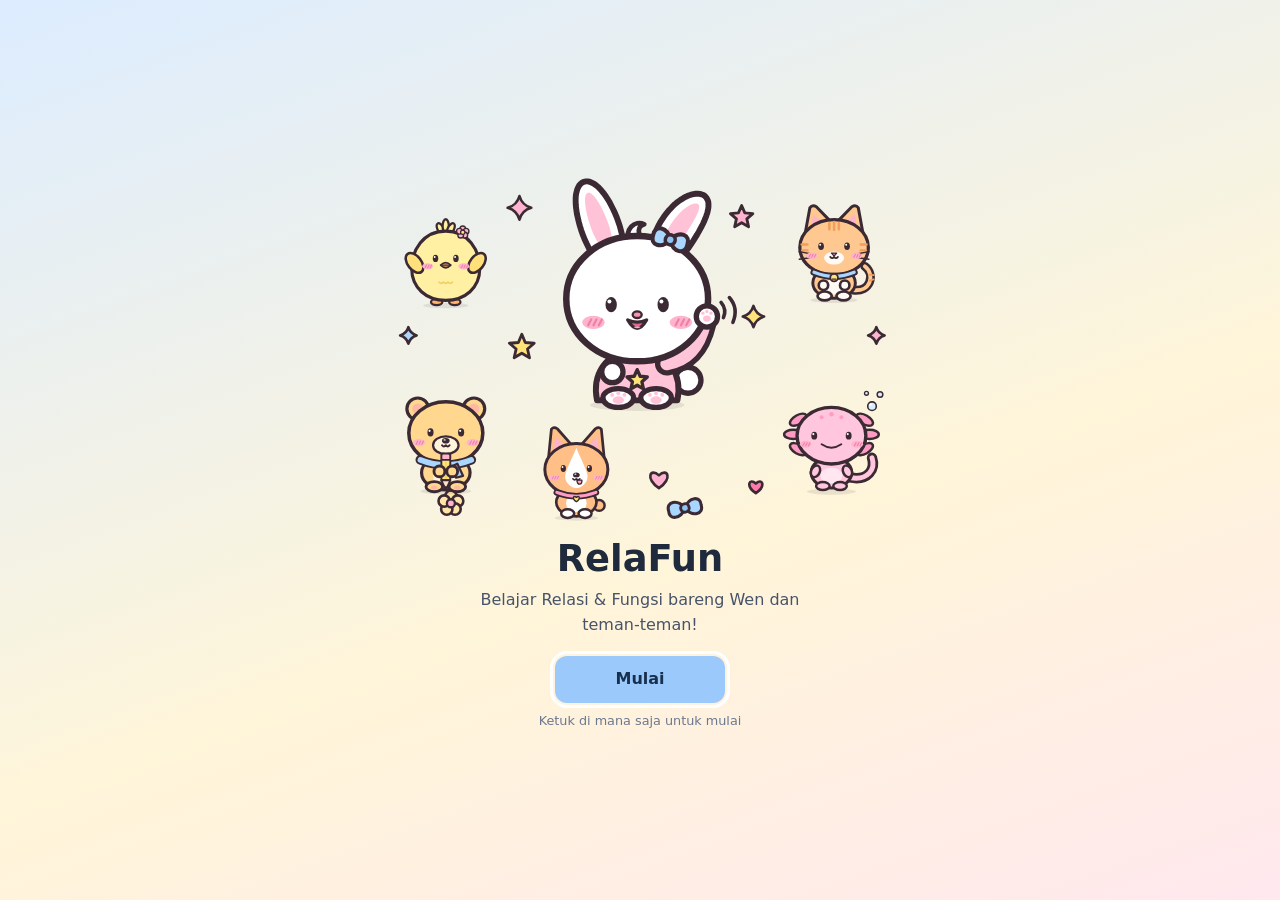
==== commit 1f7f56bf: "v2.5: palet "pastel belajar" (biru langit + kuning + peach, pink hanya aksen) - Warna utama biru lan" ====
--- a/apps/web/index.html
+++ b/apps/web/index.html
@@ -5,7 +5,7 @@
   <meta name="viewport" content="width=device-width, initial-scale=1, viewport-fit=cover">
   <title>RelaFun — Relasi dan Fungsi</title>
   <meta name="description" content="Belajar Relasi dan Fungsi kelas 8 SMP langkah demi langkah.">
-  <meta name="theme-color" content="#ffc2d6">
+  <meta name="theme-color" content="#dcecff">
   <link rel="manifest" href="manifest.webmanifest">
   <link rel="icon" href="icons/icon.svg" type="image/svg+xml">
   <link rel="apple-touch-icon" href="icons/icon-192.png">
--- a/apps/web/css/app.css
+++ b/apps/web/css/app.css
@@ -1,26 +1,27 @@
 /* RelaFun — gaya tampilan. Token warna di :root, mode gelap di bawahnya. */
 :root {
   color-scheme: light;
-  --bg: #fff7fa;
+  --bg: #f6f9fd;
   --surface: #ffffff;
-  --surface-2: #fdeef3;
-  --surface-3: #f8dfe8;
-  --border: #f1d4df;
-  --text: #2b1d24;
-  --text-2: #5c4651;
-  --muted: #8a7280;
-  --primary: #d6336c;
-  --primary-2: #c2255c;
-  --primary-soft: #ffe3ee;
+  --surface-2: #eff4fb;
+  --surface-3: #e4ecf7;
+  --border: #dbe4f0;
+  --text: #1f2a3d;
+  --text-2: #46536a;
+  --muted: #6a7890;
+  --primary: #2d6cb5;
+  --primary-2: #255da0;
+  --primary-soft: #e2eefc;
   --on-primary: #ffffff;
-  /* pastel: isian tombol terang dengan tulisan gelap; --fill-strong untuk bilah/indikator */
-  --fill: #ffa8c8;
-  --fill-2: #ff94bb;
-  --on-fill: #4a1d33;
-  --fill-strong: #e85d93;
-  --sky: #ddefff; --on-sky: #1f5f99;
+  /* pastel: isian tombol biru langit dengan tulisan gelap; --fill-strong untuk bilah/indikator */
+  --fill: #a8d1fb;
+  --fill-2: #93c4f7;
+  --on-fill: #17304d;
+  --fill-strong: #4f90db;
+  --sky: #ddeeff; --on-sky: #1f5f99;
   --butter: #fff3c4; --on-butter: #855600;
   --peach: #ffe4d4; --on-peach: #9c4318;
+  --pink: #ffe6ef; --on-pink: #b0306a;
   --accent: #f59e0b;
   --accent-soft: #fff3d6;
   --good: #0a7d0a;
@@ -32,8 +33,8 @@
   --series-1: #2a78d6;
   --series-2: #eb6834;
   --seq-1: #cde2fb; --seq-2: #9ec5f4; --seq-3: #6da7ec; --seq-4: #3987e5; --seq-5: #256abf; --seq-6: #184f95;
-  --grid: #f3e3ea;
-  --shadow: 0 1px 2px rgba(120, 30, 70, .06), 0 4px 16px rgba(120, 30, 70, .07);
+  --grid: #e6edf6;
+  --shadow: 0 1px 2px rgba(30, 55, 100, .06), 0 4px 16px rgba(30, 55, 100, .07);
   --radius: 16px;
   --radius-sm: 10px;
   --sidebar-w: 248px;
@@ -42,31 +43,31 @@
 @media (prefers-color-scheme: dark) {
   :root:not([data-theme="light"]) {
     color-scheme: dark;
-    --bg: #1a1216; --surface: #241a1f; --surface-2: #2e2228; --surface-3: #3a2b33; --border: #47343e;
-    --text: #f8eef2; --text-2: #dccbd3; --muted: #a8949e;
-    --primary: #ff8fb5; --primary-2: #ffa9c6; --primary-soft: #4a2534; --on-primary: #1a1216;
-    --fill: #ff9ec1; --fill-2: #ffb3cf; --on-fill: #1a1216; --fill-strong: #ff8fb5;
-    --sky: #1c2c3d; --on-sky: #a9d6ff; --butter: #3a3216; --on-butter: #ffe27a; --peach: #3d2a20; --on-peach: #ffc9a8;
+    --bg: #111826; --surface: #182132; --surface-2: #202b3f; --surface-3: #2a3650; --border: #33415c;
+    --text: #eef3fb; --text-2: #c8d3e6; --muted: #93a1b8;
+    --primary: #8cc0ff; --primary-2: #a6cfff; --primary-soft: #1d3150; --on-primary: #0d1522;
+    --fill: #8cc0ff; --fill-2: #a6cfff; --on-fill: #0d1522; --fill-strong: #6aa9f2;
+    --sky: #1a2c44; --on-sky: #a9d6ff; --butter: #3a3216; --on-butter: #ffe27a; --peach: #3d2a20; --on-peach: #ffc9a8; --pink: #3a2230; --on-pink: #ffb3cf;
     --accent: #fbbf24; --accent-soft: #3b2f12;
     --good: #4cc94c; --good-soft: #163019; --bad: #f07272; --bad-soft: #3a1c1f; --warn: #f2b84b; --warn-soft: #3a2e14;
     --series-1: #3987e5; --series-2: #d95926;
     --seq-1: #1c2c44; --seq-2: #184f95; --seq-3: #256abf; --seq-4: #3987e5; --seq-5: #6da7ec; --seq-6: #9ec5f4;
-    --grid: #3a2b33;
+    --grid: #2a3650;
     --shadow: 0 1px 2px rgba(0, 0, 0, .3), 0 4px 16px rgba(0, 0, 0, .25);
   }
 }
 :root[data-theme="dark"] {
   color-scheme: dark;
-  --bg: #1a1216; --surface: #241a1f; --surface-2: #2e2228; --surface-3: #3a2b33; --border: #47343e;
-  --text: #f8eef2; --text-2: #dccbd3; --muted: #a8949e;
-  --primary: #ff8fb5; --primary-2: #ffa9c6; --primary-soft: #4a2534; --on-primary: #1a1216;
-    --fill: #ff9ec1; --fill-2: #ffb3cf; --on-fill: #1a1216; --fill-strong: #ff8fb5;
-    --sky: #1c2c3d; --on-sky: #a9d6ff; --butter: #3a3216; --on-butter: #ffe27a; --peach: #3d2a20; --on-peach: #ffc9a8;
+  --bg: #111826; --surface: #182132; --surface-2: #202b3f; --surface-3: #2a3650; --border: #33415c;
+    --text: #eef3fb; --text-2: #c8d3e6; --muted: #93a1b8;
+    --primary: #8cc0ff; --primary-2: #a6cfff; --primary-soft: #1d3150; --on-primary: #0d1522;
+    --fill: #8cc0ff; --fill-2: #a6cfff; --on-fill: #0d1522; --fill-strong: #6aa9f2;
+    --sky: #1a2c44; --on-sky: #a9d6ff; --butter: #3a3216; --on-butter: #ffe27a; --peach: #3d2a20; --on-peach: #ffc9a8; --pink: #3a2230; --on-pink: #ffb3cf;
   --accent: #fbbf24; --accent-soft: #3b2f12;
   --good: #4cc94c; --good-soft: #163019; --bad: #f07272; --bad-soft: #3a1c1f; --warn: #f2b84b; --warn-soft: #3a2e14;
   --series-1: #3987e5; --series-2: #d95926;
   --seq-1: #1c2c44; --seq-2: #184f95; --seq-3: #256abf; --seq-4: #3987e5; --seq-5: #6da7ec; --seq-6: #9ec5f4;
-  --grid: #3a2b33;
+  --grid: #2a3650;
   --shadow: 0 1px 2px rgba(0, 0, 0, .3), 0 4px 16px rgba(0, 0, 0, .25);
 }
 
@@ -132,7 +133,7 @@
   }
   .topbar .brand { padding: 0; }
   .topbar .brand img { width: 32px; height: 32px; }
-  .main { padding: 18px 16px 96px; }
+  .main { padding: 18px 16px 24px; }
   .bottom-nav {
     display: grid; grid-template-columns: repeat(5, 1fr); position: fixed; bottom: 0; left: 0; right: 0; z-index: 20;
     background: var(--surface); border-top: 1px solid var(--border); padding: 4px 4px calc(4px + env(safe-area-inset-bottom));
@@ -237,14 +238,14 @@
 
 /* ---------- Beranda ---------- */
 .hero {
-  position: relative; overflow: hidden; border-radius: 22px; padding: 26px 28px; color: #4a1d33;
-  background: linear-gradient(135deg, #ffd3e2 0%, #fff0d6 55%, #dcefff 100%);
+  position: relative; overflow: hidden; border-radius: 22px; padding: 26px 28px; color: #1f2a3d;
+  background: linear-gradient(135deg, #dcecff 0%, #fff5d9 55%, #ffe8ee 100%);
   display: grid; grid-template-columns: minmax(0, 1fr) auto; gap: 16px; align-items: center; box-shadow: var(--shadow);
 }
-.hero h1 { color: #4a1d33; margin-bottom: 6px; }
-.hero p { color: #6b3a52; max-width: 46ch; }
-.hero .btn { background: #ff8fb5; color: #4a1d33; }
-.hero .btn:hover { background: #ff7aa8; }
+.hero h1 { color: #1f2a3d; margin-bottom: 6px; }
+.hero p { color: #46536a; max-width: 46ch; }
+.hero .btn { background: #9cc9fb; color: #17304d; }
+.hero .btn:hover { background: #86bbf6; }
 .hero .mascot { width: 150px; height: 150px; }
 .hero::after {
   content: ""; position: absolute; right: -60px; top: -60px; width: 220px; height: 220px; border-radius: 50%;
@@ -264,7 +265,7 @@
 .module-icon.sky { background: var(--sky); color: var(--on-sky); }
 .module-icon.butter { background: var(--butter); color: var(--on-butter); }
 .module-icon.peach { background: var(--peach); color: var(--on-peach); }
-.module-icon.literasi { background: var(--surface); color: var(--primary); box-shadow: inset 0 0 0 2px color-mix(in srgb, var(--primary) 35%, transparent); }
+.module-icon.literasi { background: var(--surface); color: var(--on-pink); box-shadow: inset 0 0 0 2px color-mix(in srgb, var(--on-pink) 30%, transparent); }
 .skill-grid { display: grid; grid-template-columns: repeat(auto-fill, minmax(200px, 1fr)); gap: 14px; }
 .skill-card { text-decoration: none; color: inherit; display: flex; flex-direction: column; gap: 10px; transition: transform .12s ease; }
 .skill-card:hover { transform: translateY(-2px); }
@@ -463,10 +464,10 @@
 
 /* ---------- Masuk ---------- */
 .auth-wrap { min-height: 100vh; display: grid; grid-template-columns: minmax(0, 1fr) minmax(0, 1fr); }
-.auth-side { background: linear-gradient(160deg, #ffd3e2, #fff0d6 60%, #dcefff); color: #4a1d33; display: flex; flex-direction: column; justify-content: center; align-items: center; padding: 40px; text-align: center; gap: 10px; }
+.auth-side { background: linear-gradient(160deg, #dcecff, #fff5d9 60%, #ffe8ee); color: #1f2a3d; display: flex; flex-direction: column; justify-content: center; align-items: center; padding: 40px; text-align: center; gap: 10px; }
 .auth-side .mascot { width: 220px; height: 220px; }
-.auth-side p { color: #6b3a52; max-width: 36ch; }
-.auth-main { display: flex; align-items: center; justify-content: center; padding: 32px 16px; }
+.auth-side p { color: #46536a; max-width: 36ch; }
+.auth-main { display: flex; flex-direction: column; align-items: center; justify-content: center; gap: 6px; padding: 32px 16px 12px; }
 .auth-card { width: 100%; max-width: 420px; }
 @media (max-width: 860px) { .auth-wrap { grid-template-columns: 1fr; } .auth-side { padding: 28px 16px; } .auth-side .mascot { width: 120px; height: 120px; } }
 .demo-box { background: var(--surface-2); border-radius: 12px; padding: 10px 14px; font-size: .88rem; }
@@ -498,16 +499,16 @@
 .install-actions { display: flex; gap: 8px; justify-content: flex-end; margin-top: 14px; flex-wrap: wrap; }
 @media (max-width: 860px) { .install-banner { bottom: calc(76px + env(safe-area-inset-bottom)); } }
 
-.install-hero { background: #ff8fb5 !important; color: #4a1d33 !important; margin-top: 6px; font-size: 1.05rem; padding: 12px 22px; box-shadow: 0 6px 20px rgba(0,0,0,.18); }
-.install-hero:hover { background: #ff7aa8 !important; }
+.install-hero { background: #9cc9fb !important; color: #17304d !important; margin-top: 6px; font-size: 1.05rem; padding: 12px 22px; box-shadow: 0 6px 20px rgba(0,0,0,.18); }
+.install-hero:hover { background: #86bbf6 !important; }
 @media (max-width: 380px) { .install-btn .install-btn-label { display: none; } }
 
 /* ---------- Game "Lompat Wen" ---------- */
 .game { max-width: 820px; margin: 0 auto; display: flex; flex-direction: column; gap: 16px; }
 .game-hero { display: grid; grid-template-columns: minmax(0, 1fr) 130px; gap: 12px; align-items: center; border-radius: 22px; padding: 22px;
-  background: linear-gradient(135deg, #ffd3e2 0%, #ffe4d4 55%, #fff3c4 100%); color: #4a1d33; box-shadow: var(--shadow); }
-.game-hero h1 { color: #4a1d33; margin-bottom: 6px; }
-.game-hero p { color: #6b3a52; }
+  background: linear-gradient(135deg, #fff2c6 0%, #ffe6d6 55%, #dcecff 100%); color: #1f2a3d; box-shadow: var(--shadow); }
+.game-hero h1 { color: #1f2a3d; margin-bottom: 6px; }
+.game-hero p { color: #46536a; }
 .game-hero .mascot { width: 130px; height: 130px; }
 @media (max-width: 600px) { .game-hero { grid-template-columns: minmax(0, 1fr) 92px; padding: 18px; } .game-hero .mascot { width: 92px; height: 92px; align-self: start; } }
 .game-levels { display: flex; flex-direction: column; gap: 12px; }
@@ -527,7 +528,7 @@
 .game-path { display: grid; grid-template-columns: repeat(10, 1fr); gap: 6px; }
 .stone { height: 34px; border-radius: 50% 50% 45% 45%; background: var(--surface-3); border: 2px solid var(--border); display: grid; place-items: center; font-size: .95rem; transition: background .2s ease; }
 .stone.now { background: var(--primary-soft); border-color: var(--primary); box-shadow: 0 0 0 3px color-mix(in srgb, var(--primary) 25%, transparent); }
-.stone.ok { background: #fff3f7; border-color: #f6b3c9; }
+.stone.ok { background: #fff6d8; border-color: #efcf6a; }
 .stone.miss { background: var(--surface-2); }
 .game-wen { position: absolute; top: 0; width: 44px; height: 64px; transition: left .7s ease; }
 .game-wen .mascot { width: 64px; height: 64px; margin-left: -10px; }
@@ -557,7 +558,7 @@
 .confetti i { position: absolute; top: -12px; width: 9px; height: 14px; border-radius: 2px; animation: fall 2.2s ease-in forwards; }
 @keyframes fall { to { top: 105%; transform: rotate(540deg); } }
 .game-cta { display: flex; align-items: center; gap: 14px; margin-top: 16px; text-decoration: none; color: inherit;
-  background: linear-gradient(90deg, var(--surface) 0%, var(--primary-soft) 100%); transition: transform .12s ease; }
+  background: linear-gradient(90deg, var(--surface) 0%, var(--butter) 100%); transition: transform .12s ease; }
 .game-cta:hover { transform: translateY(-2px); }
 .game-cta-emoji { width: 52px; height: 52px; border-radius: 16px; display: grid; place-items: center; font-size: 1.7rem; background: var(--surface); box-shadow: inset 0 0 0 2px color-mix(in srgb, var(--primary) 35%, transparent); flex: none; }
 @media (max-width: 600px) {
@@ -602,3 +603,44 @@
 .wen-link .mini-wen { width: 52px; height: 52px; flex: none; }
 .wen-link > div { flex: 1; }
 .wen-link:hover { filter: brightness(.98); }
+
+/* ---------- Footer ---------- */
+.content-col { min-width: 0; display: flex; flex-direction: column; min-height: 100vh; }
+.content-col > .main { flex: 1; }
+.app-footer { text-align: center; font-size: .8rem; line-height: 1.5; color: var(--muted); padding: 16px clamp(16px, 3vw, 40px) 22px; border-top: 1px dashed var(--border); max-width: 1240px; width: 100%; margin: 0 auto; }
+.app-footer.auth-footer { border-top: 0; padding: 4px 0 0; max-width: 420px; }
+@media (max-width: 860px) { .app-footer { padding-bottom: calc(84px + env(safe-area-inset-bottom)); } .app-footer.auth-footer { padding-bottom: 12px; } }
+
+/* ---------- Teman-teman Wen & kolase stiker ---------- */
+.sticker-sheet { position: relative; width: min(440px, 100%); aspect-ratio: 440 / 300; flex: none; }
+.sheet-deco { position: absolute; inset: 0; width: 100%; height: 100%; pointer-events: none; }
+.stk { position: absolute; }
+.sticker-sheet .stk svg { width: 100%; height: auto; display: block; }
+.stk .wen-tap { display: block; width: 100%; }
+@media (max-width: 860px) { .auth-side .sticker-sheet { width: min(330px, 100%); } }
+.ph-title { display: flex; align-items: center; gap: 12px; min-width: 0; }
+.ph-title .wen-tap { flex: none; }
+.ph-friend { width: 72px; height: 72px; }
+@media (max-width: 600px) { .ph-friend { width: 56px; height: 56px; } }
+.friend-grid { display: grid; grid-template-columns: repeat(auto-fill, minmax(240px, 1fr)); gap: 12px; }
+.friend-card { display: flex; gap: 12px; align-items: center; padding: 14px; }
+.friend-card .wen-tap { flex: none; }
+.friend-card .friend { width: 92px; height: 92px; }
+.friend-card p { margin: 4px 0 0; font-size: .88rem; }
+.wen-intro .sticker-sheet { width: min(400px, 100%); }
+
+/* ---------- Layar pembuka: Wen & teman-teman ---------- */
+.splash { position: fixed; inset: 0; z-index: 300; display: grid; place-items: center; padding: 24px 16px; overflow: auto;
+  background: linear-gradient(160deg, #dcecff, #fff5d9 60%, #ffe8ee); color: #1f2a3d; text-align: center; cursor: pointer; animation: splash-fade .25s ease both; }
+.splash.hide { opacity: 0; transition: opacity .3s ease; pointer-events: none; }
+.splash-inner { display: flex; flex-direction: column; align-items: center; gap: 6px; width: min(560px, 100%); }
+.splash .sticker-sheet { width: min(520px, 100%); }
+.splash .stk { animation: splash-pop .55s cubic-bezier(.3, 1.45, .5, 1) both; }
+.splash .sheet-deco { animation: splash-fade .6s ease .9s both; }
+.splash h1 { font-size: 2.3rem; margin: 6px 0 0; color: #1f2a3d; }
+.splash p { margin: 0; color: #46536a; max-width: 34ch; }
+.splash .splash-go { margin-top: 12px; min-width: 170px; background: #9cc9fb; color: #17304d; }
+.splash-hint { font-size: .8rem; color: #6a7890; margin-top: 2px; }
+@keyframes splash-pop { from { opacity: 0; transform: scale(.4) translateY(24px); } to { opacity: 1; transform: none; } }
+@keyframes splash-fade { from { opacity: 0; } to { opacity: 1; } }
+.splash .splash-go:focus-visible { outline: 3px solid #fff; outline-offset: 2px; }
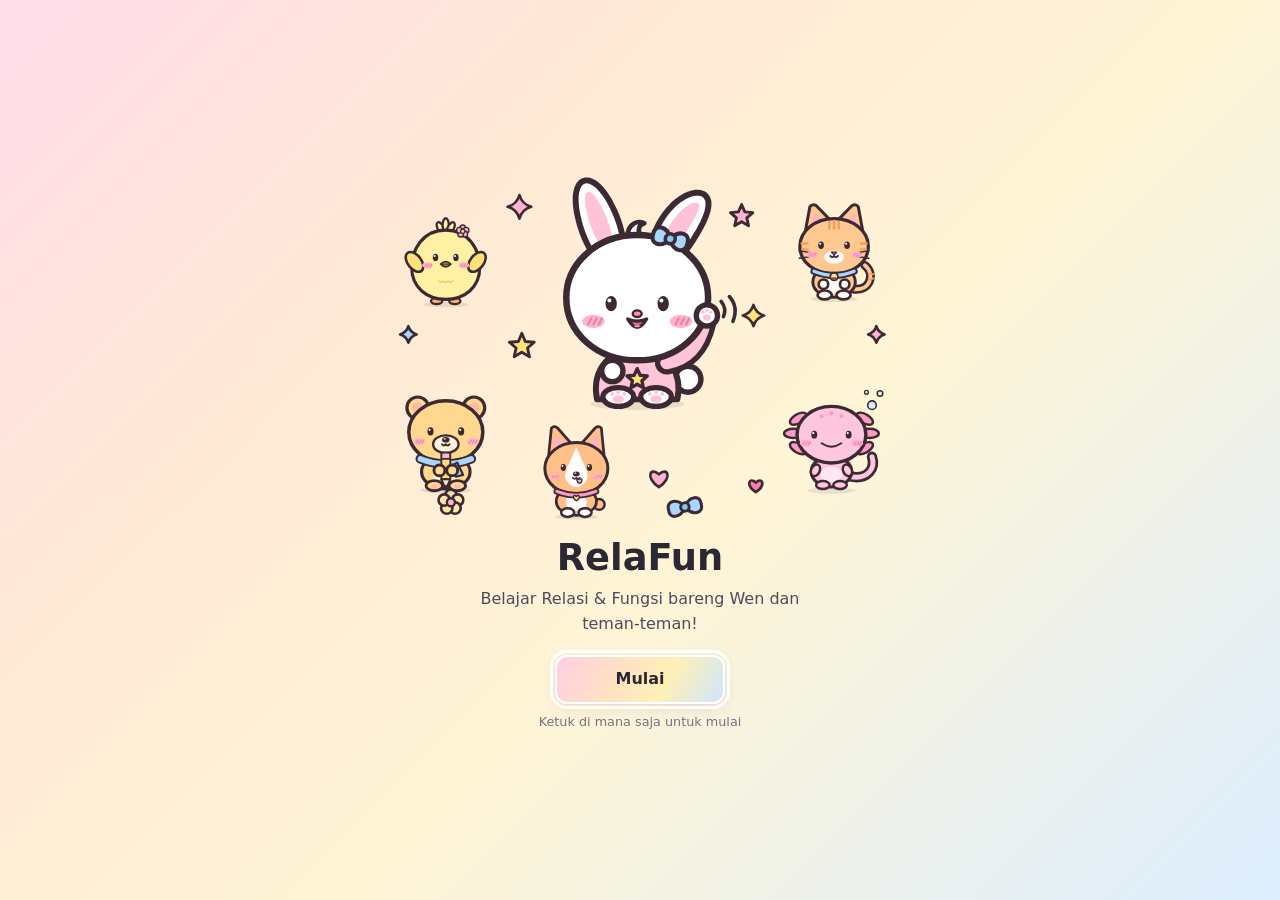
==== commit 09d8a444: "v2.6: bisa dibuka di semua perangkat + perpaduan gradasi pastel - Jendela "Unduh aplikasi" yang menu" ====
--- a/apps/web/index.html
+++ b/apps/web/index.html
@@ -5,7 +5,7 @@
   <meta name="viewport" content="width=device-width, initial-scale=1, viewport-fit=cover">
   <title>RelaFun — Relasi dan Fungsi</title>
   <meta name="description" content="Belajar Relasi dan Fungsi kelas 8 SMP langkah demi langkah.">
-  <meta name="theme-color" content="#dcecff">
+  <meta name="theme-color" content="#ffe9d6">
   <link rel="manifest" href="manifest.webmanifest">
   <link rel="icon" href="icons/icon.svg" type="image/svg+xml">
   <link rel="apple-touch-icon" href="icons/icon-192.png">
@@ -39,13 +39,47 @@
   <noscript>RelaFun membutuhkan JavaScript. Aktifkan JavaScript di peramban Anda.</noscript>
   <script src="config.js"></script>
   <script>
-    // Bila berkas aplikasi gagal dimuat (mis. sinyal putus saat pertama dibuka), tampilkan tombol muat ulang, bukan layar kosong.
-    function rfLoadFailed() {
-      document.getElementById("app").innerHTML = '<div class="boot"><img src="icons/icon.svg" alt="" width="72" height="72">'
-        + '<p><b>RelaFun belum termuat sempurna.</b><br>Periksa sinyal internet, lalu coba lagi.</p>'
-        + '<button class="btn" type="button" onclick="location.reload()">Muat ulang</button></div>';
-    }
+    // Penjaga pemuatan (sengaja ditulis dengan JavaScript lama agar jalan di semua peramban):
+    // bila aplikasi gagal mulai (sinyal putus, peramban terlalu lama, atau cache lama),
+    // tampilkan pesan + tombol, bukan layar kosong.
+    (function () {
+      var lastError = "";
+      window.addEventListener("error", function (e) { if (e && e.message) lastError = e.message; }, true);
+      // Hapus cache & service worker lama, lalu muat ulang (data belajar di perangkat tetap aman).
+      window.rfReset = function () {
+        var reload = function () { location.reload(); };
+        try {
+          var jobs = [];
+          if (navigator.serviceWorker && navigator.serviceWorker.getRegistrations) {
+            jobs.push(navigator.serviceWorker.getRegistrations().then(function (rs) {
+              return Promise.all(rs.map(function (r) { return r.unregister(); }));
+            }));
+          }
+          if (window.caches && caches.keys) {
+            jobs.push(caches.keys().then(function (ks) {
+              return Promise.all(ks.map(function (k) { return caches.delete(k); }));
+            }));
+          }
+          Promise.all(jobs).then(reload, reload);
+        } catch (err) { reload(); }
+      };
+      window.rfLoadFailed = function (why) {
+        var app = document.getElementById("app");
+        if (window.__rfStarted || !app || document.getElementById("rf-fail")) return;
+        var esc = function (s) { return String(s).replace(/[&<>"]/g, function (c) { return { "&": "&amp;", "<": "&lt;", ">": "&gt;", '"': "&quot;" }[c]; }); };
+        app.innerHTML = '<div class="boot" id="rf-fail"><img src="icons/icon.svg" alt="" width="72" height="72">'
+          + '<p><b>RelaFun belum bisa dibuka di sini.</b><br>Periksa sinyal internet, lalu ketuk Muat ulang. '
+          + 'Bila tetap gagal, ketuk Bersihkan &amp; muat ulang, atau buka dengan Chrome/Safari versi terbaru.</p>'
+          + '<div class="boot-actions"><button class="btn" type="button" onclick="location.reload()">Muat ulang</button>'
+          + '<button class="btn secondary" type="button" onclick="rfReset()">Bersihkan &amp; muat ulang</button></div>'
+          + (why ? '<p class="boot-why">Keterangan: ' + esc(why) + '</p>' : '') + '</div>';
+      };
+      document.addEventListener("DOMContentLoaded", function () {
+        setTimeout(function () { if (!window.__rfStarted) window.rfLoadFailed(lastError); }, 300);
+      });
+    })();
   </script>
-  <script type="module" src="js/app.js" onerror="rfLoadFailed()"></script>
+  <script nomodule>window.rfLoadFailed("Peramban ini terlalu lama dan belum mendukung RelaFun.");</script>
+  <script type="module" src="js/app.js" onerror="rfLoadFailed('Berkas aplikasi gagal dimuat.')"></script>
 </body>
 </html>
--- a/apps/web/css/app.css
+++ b/apps/web/css/app.css
@@ -1,23 +1,30 @@
 /* RelaFun — gaya tampilan. Token warna di :root, mode gelap di bawahnya. */
 :root {
   color-scheme: light;
-  --bg: #f6f9fd;
+  --bg: #fcf9fb;
   --surface: #ffffff;
-  --surface-2: #eff4fb;
-  --surface-3: #e4ecf7;
-  --border: #dbe4f0;
-  --text: #1f2a3d;
-  --text-2: #46536a;
-  --muted: #6a7890;
-  --primary: #2d6cb5;
-  --primary-2: #255da0;
-  --primary-soft: #e2eefc;
+  --surface-2: #f6f2f6;
+  --surface-3: #ece6ee;
+  --border: #e9e1ea;
+  --text: #2b2733;
+  --text-2: #4f4a5b;
+  --muted: #777185;
+  --primary: #3e3b48;
+  --primary-2: #2b2733;
+  --primary-soft: #f3eef5;
   --on-primary: #ffffff;
-  /* pastel: isian tombol biru langit dengan tulisan gelap; --fill-strong untuk bilah/indikator */
-  --fill: #a8d1fb;
-  --fill-2: #93c4f7;
-  --on-fill: #17304d;
-  --fill-strong: #4f90db;
+  /* perpaduan gradasi pastel: pink → peach → kuning → biru (tidak ada satu warna yang dominan) */
+  --grad: linear-gradient(120deg, #ffcfe3 0%, #ffdfc6 33%, #fff0b5 64%, #cfe6ff 100%);
+  --grad-hover: linear-gradient(120deg, #ffc1da 0%, #ffd4b2 33%, #ffe99c 64%, #bcdcff 100%);
+  --grad-soft: linear-gradient(120deg, #fff0f6 0%, #fff4ea 33%, #fffae3 64%, #eef6ff 100%);
+  --grad-bar: linear-gradient(90deg, #ff9fc8 0%, #ffbd86 35%, #ffd75e 65%, #86bdf5 100%);
+  --grad-page: linear-gradient(160deg, #fff3f8 0%, #fff7ef 30%, #fffcef 55%, #f2f8ff 100%);
+  --grad-hero: linear-gradient(135deg, #ffdcea 0%, #ffe9d6 30%, #fff5d6 58%, #dcedff 100%);
+  /* warna polos cadangan untuk tempat yang tidak bisa memakai gradasi */
+  --fill: #ffe3cc;
+  --fill-2: #ffd6b8;
+  --on-fill: #2b2733;
+  --fill-strong: #f4a9c8;
   --sky: #ddeeff; --on-sky: #1f5f99;
   --butter: #fff3c4; --on-butter: #855600;
   --peach: #ffe4d4; --on-peach: #9c4318;
@@ -33,8 +40,8 @@
   --series-1: #2a78d6;
   --series-2: #eb6834;
   --seq-1: #cde2fb; --seq-2: #9ec5f4; --seq-3: #6da7ec; --seq-4: #3987e5; --seq-5: #256abf; --seq-6: #184f95;
-  --grid: #e6edf6;
-  --shadow: 0 1px 2px rgba(30, 55, 100, .06), 0 4px 16px rgba(30, 55, 100, .07);
+  --grid: #ece6ee;
+  --shadow: 0 1px 2px rgba(70, 50, 90, .06), 0 4px 16px rgba(70, 50, 90, .07);
   --radius: 16px;
   --radius-sm: 10px;
   --sidebar-w: 248px;
@@ -43,31 +50,35 @@
 @media (prefers-color-scheme: dark) {
   :root:not([data-theme="light"]) {
     color-scheme: dark;
-    --bg: #111826; --surface: #182132; --surface-2: #202b3f; --surface-3: #2a3650; --border: #33415c;
-    --text: #eef3fb; --text-2: #c8d3e6; --muted: #93a1b8;
-    --primary: #8cc0ff; --primary-2: #a6cfff; --primary-soft: #1d3150; --on-primary: #0d1522;
-    --fill: #8cc0ff; --fill-2: #a6cfff; --on-fill: #0d1522; --fill-strong: #6aa9f2;
+    --bg: #16151b; --surface: #1f1e26; --surface-2: #282731; --surface-3: #33313d; --border: #3d3b48;
+    --text: #f4f2f7; --text-2: #d0ccd9; --muted: #a29db0;
+    --primary: #f2eff7; --primary-2: #ffffff; --primary-soft: #2c2a36; --on-primary: #16151b;
+    --fill: #ffdfc6; --fill-2: #ffd2b0; --on-fill: #1d1b24; --fill-strong: #f4a9c8;
+    --grad-soft: linear-gradient(120deg, #3a2833 0%, #3a2f27 33%, #38341f 64%, #23303f 100%);
+    --grad-page: linear-gradient(160deg, #1b1920 0%, #16151b 100%);
     --sky: #1a2c44; --on-sky: #a9d6ff; --butter: #3a3216; --on-butter: #ffe27a; --peach: #3d2a20; --on-peach: #ffc9a8; --pink: #3a2230; --on-pink: #ffb3cf;
     --accent: #fbbf24; --accent-soft: #3b2f12;
     --good: #4cc94c; --good-soft: #163019; --bad: #f07272; --bad-soft: #3a1c1f; --warn: #f2b84b; --warn-soft: #3a2e14;
     --series-1: #3987e5; --series-2: #d95926;
     --seq-1: #1c2c44; --seq-2: #184f95; --seq-3: #256abf; --seq-4: #3987e5; --seq-5: #6da7ec; --seq-6: #9ec5f4;
-    --grid: #2a3650;
+    --grid: #33313d;
     --shadow: 0 1px 2px rgba(0, 0, 0, .3), 0 4px 16px rgba(0, 0, 0, .25);
   }
 }
 :root[data-theme="dark"] {
   color-scheme: dark;
-  --bg: #111826; --surface: #182132; --surface-2: #202b3f; --surface-3: #2a3650; --border: #33415c;
-    --text: #eef3fb; --text-2: #c8d3e6; --muted: #93a1b8;
-    --primary: #8cc0ff; --primary-2: #a6cfff; --primary-soft: #1d3150; --on-primary: #0d1522;
-    --fill: #8cc0ff; --fill-2: #a6cfff; --on-fill: #0d1522; --fill-strong: #6aa9f2;
+  --bg: #16151b; --surface: #1f1e26; --surface-2: #282731; --surface-3: #33313d; --border: #3d3b48;
+    --text: #f4f2f7; --text-2: #d0ccd9; --muted: #a29db0;
+    --primary: #f2eff7; --primary-2: #ffffff; --primary-soft: #2c2a36; --on-primary: #16151b;
+    --fill: #ffdfc6; --fill-2: #ffd2b0; --on-fill: #1d1b24; --fill-strong: #f4a9c8;
+    --grad-soft: linear-gradient(120deg, #3a2833 0%, #3a2f27 33%, #38341f 64%, #23303f 100%);
+    --grad-page: linear-gradient(160deg, #1b1920 0%, #16151b 100%);
     --sky: #1a2c44; --on-sky: #a9d6ff; --butter: #3a3216; --on-butter: #ffe27a; --peach: #3d2a20; --on-peach: #ffc9a8; --pink: #3a2230; --on-pink: #ffb3cf;
   --accent: #fbbf24; --accent-soft: #3b2f12;
   --good: #4cc94c; --good-soft: #163019; --bad: #f07272; --bad-soft: #3a1c1f; --warn: #f2b84b; --warn-soft: #3a2e14;
   --series-1: #3987e5; --series-2: #d95926;
   --seq-1: #1c2c44; --seq-2: #184f95; --seq-3: #256abf; --seq-4: #3987e5; --seq-5: #6da7ec; --seq-6: #9ec5f4;
-  --grid: #2a3650;
+  --grid: #33313d;
   --shadow: 0 1px 2px rgba(0, 0, 0, .3), 0 4px 16px rgba(0, 0, 0, .25);
 }
 
@@ -75,7 +86,7 @@
 html { font-size: 100%; -webkit-text-size-adjust: 100%; }
 html.big-text { font-size: 118.75%; }
 body {
-  margin: 0; background: var(--bg); color: var(--text); font-family: var(--font);
+  margin: 0; background-color: var(--bg); background-image: var(--grad-page); background-attachment: fixed; color: var(--text); font-family: var(--font);
   line-height: 1.55; overflow-x: hidden;
 }
 html.reduce-motion *, html.reduce-motion *::before, html.reduce-motion *::after {
@@ -112,13 +123,13 @@
 }
 .nav-link svg { width: 22px; height: 22px; flex: none; }
 .nav-link:hover { background: var(--surface-2); color: var(--text); }
-.nav-link.active { background: var(--primary-soft); color: var(--primary); }
+.nav-link.active { background: var(--grad-soft); color: var(--primary); box-shadow: inset 0 0 0 1px var(--border); }
 .nav-sep { height: 1px; background: var(--border); margin: 10px 8px; }
 .sidebar .spacer { flex: 1; }
 .side-user { display: flex; align-items: center; gap: 10px; padding: 10px; border-radius: 12px; background: var(--surface-2); }
 .avatar {
   width: 36px; height: 36px; border-radius: 50%; display: grid; place-items: center; font-weight: 700;
-  background: var(--fill); color: var(--on-fill); flex: none;
+  background-color: var(--fill); background-image: var(--grad); color: var(--on-fill); flex: none;
 }
 .main { min-width: 0; padding: 28px clamp(16px, 3vw, 40px) 40px; max-width: 1240px; width: 100%; margin: 0 auto; }
 .topbar { display: none; }
@@ -143,7 +154,7 @@
     color: var(--muted); text-decoration: none; border-radius: 10px; min-height: 48px; justify-content: center;
   }
   .bottom-nav a svg { width: 22px; height: 22px; }
-  .bottom-nav a.active { color: var(--primary); background: var(--primary-soft); }
+  .bottom-nav a.active { color: var(--primary); background: var(--grad-soft); }
   h1 { font-size: 1.35rem; }
 }
 
@@ -168,9 +179,9 @@
 .btn {
   display: inline-flex; align-items: center; justify-content: center; gap: 8px; border: 1px solid transparent;
   border-radius: 12px; padding: 10px 18px; min-height: 44px; font-weight: 650; cursor: pointer; text-decoration: none;
-  background: var(--fill); color: var(--on-fill); transition: transform .08s ease, background .15s ease;
-}
-.btn:hover { background: var(--fill-2); }
+  background-color: var(--fill); background-image: var(--grad); color: var(--on-fill); transition: transform .08s ease;
+}
+.btn:hover { background-image: var(--grad-hover); }
 .btn:active { transform: translateY(1px); }
 .btn:disabled { opacity: .5; cursor: not-allowed; }
 .btn svg { width: 20px; height: 20px; }
@@ -187,7 +198,7 @@
   display: inline-flex; align-items: center; gap: 6px; padding: 3px 10px; border-radius: 999px; font-size: .78rem;
   font-weight: 650; background: var(--surface-2); color: var(--text-2); border: 1px solid var(--border);
 }
-.chip.primary { background: var(--primary-soft); color: var(--primary); border-color: transparent; }
+.chip.primary { background: var(--grad-soft); color: var(--primary); border-color: var(--border); }
 .chip.accent { background: var(--accent-soft); color: var(--warn); border-color: transparent; }
 .chip.good { background: var(--good-soft); color: var(--good); border-color: transparent; }
 
@@ -204,15 +215,15 @@
 .input-row .prefix { font-weight: 700; font-size: 1.15rem; }
 
 .progress { height: 10px; border-radius: 999px; background: var(--surface-3); overflow: hidden; }
-.progress > span { display: block; height: 100%; border-radius: 999px; background: var(--fill-strong); transition: width .4s ease; }
+.progress > span { display: block; height: 100%; border-radius: 999px; background: var(--grad-bar); transition: width .4s ease; }
 .progress.good > span { background: var(--good); }
 
 .alert { border-radius: 12px; padding: 12px 14px; display: flex; gap: 10px; align-items: flex-start; border: 1px solid transparent; }
 .alert svg { width: 22px; height: 22px; flex: none; margin-top: 1px; }
 .alert.info { background: var(--primary-soft); color: var(--text); }
-.alert.good { background: var(--good-soft); border-color: color-mix(in srgb, var(--good) 35%, transparent); }
-.alert.bad { background: var(--bad-soft); border-color: color-mix(in srgb, var(--bad) 35%, transparent); }
-.alert.warn { background: var(--warn-soft); border-color: color-mix(in srgb, var(--warn) 35%, transparent); }
+.alert.good { background: var(--good-soft); border-color: var(--border); border-color: color-mix(in srgb, var(--good) 35%, transparent); }
+.alert.bad { background: var(--bad-soft); border-color: var(--border); border-color: color-mix(in srgb, var(--bad) 35%, transparent); }
+.alert.warn { background: var(--warn-soft); border-color: var(--border); border-color: color-mix(in srgb, var(--warn) 35%, transparent); }
 .alert .alert-title { font-weight: 700; }
 .alert p:last-child { margin-bottom: 0; }
 
@@ -238,14 +249,13 @@
 
 /* ---------- Beranda ---------- */
 .hero {
-  position: relative; overflow: hidden; border-radius: 22px; padding: 26px 28px; color: #1f2a3d;
-  background: linear-gradient(135deg, #dcecff 0%, #fff5d9 55%, #ffe8ee 100%);
+  position: relative; overflow: hidden; border-radius: 22px; padding: 26px 28px; color: #2b2733;
+  background: var(--grad-hero);
   display: grid; grid-template-columns: minmax(0, 1fr) auto; gap: 16px; align-items: center; box-shadow: var(--shadow);
 }
-.hero h1 { color: #1f2a3d; margin-bottom: 6px; }
-.hero p { color: #46536a; max-width: 46ch; }
-.hero .btn { background: #9cc9fb; color: #17304d; }
-.hero .btn:hover { background: #86bbf6; }
+.hero h1 { color: #2b2733; margin-bottom: 6px; }
+.hero p { color: #4f4a5b; max-width: 46ch; }
+.hero .btn { border: 2px solid #fff; box-shadow: 0 4px 14px rgba(70, 50, 90, .14); }
 .hero .mascot { width: 150px; height: 150px; }
 .hero::after {
   content: ""; position: absolute; right: -60px; top: -60px; width: 220px; height: 220px; border-radius: 50%;
@@ -258,14 +268,14 @@
 .continue-card { display: grid; grid-template-columns: 64px minmax(0, 1fr) auto; gap: 16px; align-items: center; }
 @media (max-width: 600px) { .continue-card { grid-template-columns: 52px minmax(0, 1fr); } .continue-card .btn { grid-column: 1 / -1; } }
 .module-icon {
-  width: 56px; height: 56px; border-radius: 16px; display: grid; place-items: center; background: var(--primary-soft); color: var(--primary);
+  width: 56px; height: 56px; border-radius: 16px; display: grid; place-items: center; background: var(--grad-soft); color: var(--primary); box-shadow: inset 0 0 0 1px var(--border);
 }
 .module-icon svg { width: 30px; height: 30px; }
 .module-icon.prasyarat { background: var(--butter); color: var(--on-butter); }
 .module-icon.sky { background: var(--sky); color: var(--on-sky); }
 .module-icon.butter { background: var(--butter); color: var(--on-butter); }
 .module-icon.peach { background: var(--peach); color: var(--on-peach); }
-.module-icon.literasi { background: var(--surface); color: var(--on-pink); box-shadow: inset 0 0 0 2px color-mix(in srgb, var(--on-pink) 30%, transparent); }
+.module-icon.literasi { background: var(--surface); color: var(--on-pink); box-shadow: inset 0 0 0 2px var(--border); box-shadow: inset 0 0 0 2px color-mix(in srgb, var(--on-pink) 30%, transparent); }
 .skill-grid { display: grid; grid-template-columns: repeat(auto-fill, minmax(200px, 1fr)); gap: 14px; }
 .skill-card { text-decoration: none; color: inherit; display: flex; flex-direction: column; gap: 10px; transition: transform .12s ease; }
 .skill-card:hover { transform: translateY(-2px); }
@@ -277,7 +287,7 @@
 .topic-card { display: flex; gap: 14px; align-items: center; text-decoration: none; color: inherit; }
 
 .goal-ring { display: grid; place-items: center; position: relative; width: 132px; height: 132px; margin: 4px auto 10px; }
-.goal-ring svg { position: absolute; inset: 0; transform: rotate(-90deg); }
+.goal-ring svg { position: absolute; top: 0; right: 0; bottom: 0; left: 0; transform: rotate(-90deg); }
 .goal-ring .goal-num { font-size: 1.9rem; font-weight: 800; line-height: 1; text-align: center; }
 .goal-ring .goal-num small { display: block; font-size: .75rem; font-weight: 600; color: var(--muted); margin-top: 4px; }
 .stat-row { display: grid; grid-template-columns: 1fr 1fr; gap: 10px; }
@@ -289,7 +299,7 @@
 .stat span { color: var(--muted); font-size: .8rem; }
 .lb-list { list-style: none; margin: 0; padding: 0; display: flex; flex-direction: column; gap: 6px; }
 .lb-list li { display: grid; grid-template-columns: 28px 36px minmax(0, 1fr) auto; align-items: center; gap: 10px; padding: 8px 10px; border-radius: 12px; }
-.lb-list li.me { background: var(--primary-soft); }
+.lb-list li.me { background: var(--grad-soft); }
 .lb-rank { font-weight: 800; color: var(--muted); text-align: center; }
 .lb-pts { font-weight: 700; font-variant-numeric: tabular-nums; }
 
@@ -305,7 +315,7 @@
 .lesson { max-width: 820px; margin: 0 auto; }
 .step-dots { display: flex; gap: 6px; flex-wrap: wrap; margin: 6px 0 18px; }
 .step-dots span { height: 8px; flex: 1; min-width: 14px; border-radius: 999px; background: var(--surface-3); }
-.step-dots span.done { background: var(--fill-strong); }
+.step-dots span.done { background: var(--grad-bar); }
 .step-dots span.now { background: var(--accent); }
 .lesson-card { min-height: 320px; display: flex; flex-direction: column; gap: 14px; }
 .lesson-card .body { font-size: 1.08rem; }
@@ -325,7 +335,7 @@
 }
 .reveal-list li .math { font-family: "Cascadia Mono", Consolas, "SFMono-Regular", Menlo, monospace; font-size: 1.05rem; font-weight: 600; overflow-wrap: anywhere; }
 .reveal-list li .note { color: var(--muted); font-size: .85rem; }
-.answer-box { border-left: 4px solid var(--primary); background: var(--primary-soft); padding: 10px 14px; border-radius: 0 12px 12px 0; font-weight: 650; animation: pop .25s ease; }
+.answer-box { border-left: 4px solid var(--fill-strong); background: var(--grad-soft); padding: 10px 14px; border-radius: 0 12px 12px 0; font-weight: 650; animation: pop .25s ease; }
 @keyframes pop { from { opacity: 0; transform: translateY(6px); } to { opacity: 1; transform: none; } }
 .term { border: 0; background: none; padding: 0; color: inherit; font: inherit; text-decoration: underline dotted var(--primary) 2px; text-underline-offset: 3px; cursor: help; }
 .term-pop {
@@ -400,8 +410,8 @@
 .option:hover { border-color: var(--primary); }
 .option .mark { width: 26px; height: 26px; border-radius: 50%; border: 2px solid var(--border); flex: none; display: grid; place-items: center; font-weight: 800; font-size: .8rem; color: var(--muted); }
 .option.multi .mark { border-radius: 7px; }
-.option.picked { border-color: var(--primary); background: var(--primary-soft); }
-.option.picked .mark { border-color: var(--fill-strong); background: var(--fill); color: var(--on-fill); }
+.option.picked { border-color: var(--primary); background: var(--grad-soft); }
+.option.picked .mark { border-color: var(--primary); background-color: var(--fill); background-image: var(--grad); color: var(--on-fill); }
 .option.right { border-color: var(--good); background: var(--good-soft); }
 .option.wrong { border-color: var(--bad); background: var(--bad-soft); }
 .yesno { display: grid; grid-template-columns: 1fr 1fr; gap: 12px; }
@@ -429,7 +439,7 @@
 .story mark { background: var(--accent-soft); color: inherit; border-radius: 4px; padding: 0 3px; font-weight: 700; box-shadow: inset 0 -2px 0 var(--accent); }
 .wizard-steps { display: flex; gap: 6px; flex-wrap: wrap; margin-bottom: 14px; }
 .wizard-steps span { font-size: .78rem; padding: 4px 10px; border-radius: 999px; background: var(--surface-2); color: var(--muted); font-weight: 650; }
-.wizard-steps span.now { background: var(--fill); color: var(--on-fill); }
+.wizard-steps span.now { background-color: var(--fill); background-image: var(--grad); color: var(--on-fill); }
 .wizard-steps span.done { background: var(--primary-soft); color: var(--primary); }
 .model-box { font-family: "Cascadia Mono", Consolas, monospace; font-size: 1.2rem; font-weight: 700; background: var(--primary-soft); color: var(--primary); padding: 10px 14px; border-radius: 12px; display: inline-block; }
 .ab-grid { display: grid; grid-template-columns: repeat(auto-fit, minmax(230px, 1fr)); gap: 14px; }
@@ -448,10 +458,10 @@
 .switch { display: flex; align-items: center; justify-content: space-between; gap: 12px; padding: 10px 0; border-bottom: 1px solid var(--border); }
 .switch:last-child { border-bottom: 0; }
 .toggle { position: relative; width: 52px; height: 30px; flex: none; }
-.toggle input { opacity: 0; width: 100%; height: 100%; position: absolute; inset: 0; margin: 0; cursor: pointer; z-index: 1; }
-.toggle span { position: absolute; inset: 0; border-radius: 999px; background: var(--surface-3); transition: background .2s ease; }
+.toggle input { opacity: 0; width: 100%; height: 100%; position: absolute; top: 0; right: 0; bottom: 0; left: 0; margin: 0; cursor: pointer; z-index: 1; }
+.toggle span { position: absolute; top: 0; right: 0; bottom: 0; left: 0; border-radius: 999px; background: var(--surface-3); transition: background .2s ease; }
 .toggle span::after { content: ""; position: absolute; top: 3px; left: 3px; width: 24px; height: 24px; border-radius: 50%; background: #fff; box-shadow: 0 1px 3px rgba(0,0,0,.3); transition: transform .2s ease; }
-.toggle input:checked + span { background: var(--fill-strong); }
+.toggle input:checked + span { background: var(--grad-bar); }
 .toggle input:checked + span::after { transform: translateX(22px); }
 .toggle input:focus-visible + span { outline: 3px solid var(--primary); outline-offset: 2px; }
 .hbar-list { display: flex; flex-direction: column; gap: 10px; }
@@ -464,9 +474,9 @@
 
 /* ---------- Masuk ---------- */
 .auth-wrap { min-height: 100vh; display: grid; grid-template-columns: minmax(0, 1fr) minmax(0, 1fr); }
-.auth-side { background: linear-gradient(160deg, #dcecff, #fff5d9 60%, #ffe8ee); color: #1f2a3d; display: flex; flex-direction: column; justify-content: center; align-items: center; padding: 40px; text-align: center; gap: 10px; }
+.auth-side { background: var(--grad-hero); color: #2b2733; display: flex; flex-direction: column; justify-content: center; align-items: center; padding: 40px; text-align: center; gap: 10px; }
 .auth-side .mascot { width: 220px; height: 220px; }
-.auth-side p { color: #46536a; max-width: 36ch; }
+.auth-side p { color: #4f4a5b; max-width: 36ch; }
 .auth-main { display: flex; flex-direction: column; align-items: center; justify-content: center; gap: 6px; padding: 32px 16px 12px; }
 .auth-card { width: 100%; max-width: 420px; }
 @media (max-width: 860px) { .auth-wrap { grid-template-columns: 1fr; } .auth-side { padding: 28px 16px; } .auth-side .mascot { width: 120px; height: 120px; } }
@@ -483,32 +493,34 @@
 .diagram .head.bad { fill: var(--bad); }
 .reveal-list li .plain { font-size: 1.04rem; font-weight: 600; overflow-wrap: anywhere; }
 
-/* ---------- Jendela pilihan pasang aplikasi ---------- */
-.install-banner {
-  position: fixed; left: 0; right: 0; margin: 0 auto; bottom: 20px; z-index: 90; width: min(520px, calc(100vw - 24px));
-  background: var(--surface); border: 1px solid var(--border); border-radius: 18px; padding: 16px; box-shadow: 0 10px 40px rgba(20, 24, 50, .25);
-  animation: slide-up .3s ease;
-}
-@keyframes slide-up { from { opacity: 0; transform: translateY(16px); } to { opacity: 1; transform: none; } }
-.install-banner[hidden] { display: none; }
+/* ---------- Tawaran pasang aplikasi (bilah kecil di atas, tidak menutupi apa pun) ---------- */
+.install-bar { position: relative; z-index: 25; display: flex; align-items: center; gap: 10px; padding: 8px 10px 8px 12px;
+  background: var(--grad-soft); border-bottom: 1px solid var(--border); }
+.install-bar img { border-radius: 10px; flex: none; }
+.install-bar-text { flex: 1; min-width: 0; display: flex; flex-direction: column; line-height: 1.25; }
+.install-bar-text b { font-size: .92rem; }
+.install-bar-text span { font-size: .78rem; color: var(--muted); }
+.install-bar .btn { flex: none; }
+.install-bar-x { flex: none; width: 36px; height: 36px; border: 0; border-radius: 10px; background: transparent; color: var(--muted); font-size: 1rem; cursor: pointer; }
+.install-bar-x:hover { background: var(--surface-2); }
+.install-dialog-wrap { position: fixed; top: 0; right: 0; bottom: 0; left: 0; z-index: 400; display: grid; place-items: center; padding: 16px; background: rgba(43, 39, 51, .35); }
+.install-dialog { width: 100%; max-width: 440px; max-height: 90vh; overflow: auto; }
 .install-head { display: flex; gap: 12px; align-items: center; }
 .install-head img { border-radius: 12px; flex: none; }
 .install-head b { display: block; font-size: 1.05rem; }
 .install-steps { margin: 12px 0 0; padding-left: 22px; font-size: .95rem; }
 .install-steps li { margin-bottom: 4px; }
 .install-actions { display: flex; gap: 8px; justify-content: flex-end; margin-top: 14px; flex-wrap: wrap; }
-@media (max-width: 860px) { .install-banner { bottom: calc(76px + env(safe-area-inset-bottom)); } }
-
-.install-hero { background: #9cc9fb !important; color: #17304d !important; margin-top: 6px; font-size: 1.05rem; padding: 12px 22px; box-shadow: 0 6px 20px rgba(0,0,0,.18); }
-.install-hero:hover { background: #86bbf6 !important; }
+
+.install-hero { border: 2px solid #fff; margin-top: 6px; font-size: 1.05rem; padding: 12px 22px; box-shadow: 0 6px 20px rgba(70, 50, 90, .16); }
 @media (max-width: 380px) { .install-btn .install-btn-label { display: none; } }
 
 /* ---------- Game "Lompat Wen" ---------- */
 .game { max-width: 820px; margin: 0 auto; display: flex; flex-direction: column; gap: 16px; }
 .game-hero { display: grid; grid-template-columns: minmax(0, 1fr) 130px; gap: 12px; align-items: center; border-radius: 22px; padding: 22px;
-  background: linear-gradient(135deg, #fff2c6 0%, #ffe6d6 55%, #dcecff 100%); color: #1f2a3d; box-shadow: var(--shadow); }
-.game-hero h1 { color: #1f2a3d; margin-bottom: 6px; }
-.game-hero p { color: #46536a; }
+  background: linear-gradient(135deg, #fff2c6 0%, #ffe6d6 38%, #ffdcea 68%, #dcedff 100%); color: #2b2733; box-shadow: var(--shadow); }
+.game-hero h1 { color: #2b2733; margin-bottom: 6px; }
+.game-hero p { color: #4f4a5b; }
 .game-hero .mascot { width: 130px; height: 130px; }
 @media (max-width: 600px) { .game-hero { grid-template-columns: minmax(0, 1fr) 92px; padding: 18px; } .game-hero .mascot { width: 92px; height: 92px; align-self: start; } }
 .game-levels { display: flex; flex-direction: column; gap: 12px; }
@@ -527,7 +539,7 @@
 .game-track { position: relative; padding-top: 64px; }
 .game-path { display: grid; grid-template-columns: repeat(10, 1fr); gap: 6px; }
 .stone { height: 34px; border-radius: 50% 50% 45% 45%; background: var(--surface-3); border: 2px solid var(--border); display: grid; place-items: center; font-size: .95rem; transition: background .2s ease; }
-.stone.now { background: var(--primary-soft); border-color: var(--primary); box-shadow: 0 0 0 3px color-mix(in srgb, var(--primary) 25%, transparent); }
+.stone.now { background: var(--primary-soft); border-color: var(--primary); box-shadow: 0 0 0 3px var(--border); box-shadow: 0 0 0 3px color-mix(in srgb, var(--primary) 25%, transparent); }
 .stone.ok { background: #fff6d8; border-color: #efcf6a; }
 .stone.miss { background: var(--surface-2); }
 .game-wen { position: absolute; top: 0; width: 44px; height: 64px; transition: left .7s ease; }
@@ -535,7 +547,7 @@
 .game-wen.hop { animation: hop .7s ease; }
 @keyframes hop { 0% { transform: translateY(0); } 40% { transform: translateY(-26px); } 100% { transform: translateY(0); } }
 .game-timer { height: 8px; border-radius: 999px; background: var(--surface-3); overflow: hidden; }
-.game-timer span { display: block; height: 100%; width: 100%; background: var(--fill-strong); transition: width .1s linear; }
+.game-timer span { display: block; height: 100%; width: 100%; background: var(--grad-bar); transition: width .1s linear; }
 .game-q { display: flex; flex-direction: column; gap: 14px; }
 .game-prompt { font-size: 1.2rem; font-weight: 700; }
 .game-visual-text { font-family: "Cascadia Mono", Consolas, monospace; font-size: 1.1rem; font-weight: 700; background: var(--surface-2); border-radius: 12px; padding: 12px 14px; text-align: center; overflow-wrap: anywhere; }
@@ -554,13 +566,13 @@
 @keyframes shake { 0%, 100% { transform: translateX(0); } 25% { transform: translateX(-6px); } 75% { transform: translateX(6px); } }
 .game-result { text-align: center; display: flex; flex-direction: column; align-items: center; gap: 4px; }
 .game-result .mascot { width: 140px; height: 140px; }
-.confetti { position: fixed; inset: 0; pointer-events: none; z-index: 95; overflow: hidden; }
+.confetti { position: fixed; top: 0; right: 0; bottom: 0; left: 0; pointer-events: none; z-index: 95; overflow: hidden; }
 .confetti i { position: absolute; top: -12px; width: 9px; height: 14px; border-radius: 2px; animation: fall 2.2s ease-in forwards; }
 @keyframes fall { to { top: 105%; transform: rotate(540deg); } }
 .game-cta { display: flex; align-items: center; gap: 14px; margin-top: 16px; text-decoration: none; color: inherit;
-  background: linear-gradient(90deg, var(--surface) 0%, var(--butter) 100%); transition: transform .12s ease; }
+  background: var(--grad-soft); transition: transform .12s ease; }
 .game-cta:hover { transform: translateY(-2px); }
-.game-cta-emoji { width: 52px; height: 52px; border-radius: 16px; display: grid; place-items: center; font-size: 1.7rem; background: var(--surface); box-shadow: inset 0 0 0 2px color-mix(in srgb, var(--primary) 35%, transparent); flex: none; }
+.game-cta-emoji { width: 52px; height: 52px; border-radius: 16px; display: grid; place-items: center; font-size: 1.7rem; background: var(--surface); box-shadow: inset 0 0 0 2px var(--border); box-shadow: inset 0 0 0 2px color-mix(in srgb, var(--primary) 35%, transparent); flex: none; }
 @media (max-width: 600px) {
   .game-level { flex-wrap: wrap; }
   .game-level > .btn, .game-level > span.muted { flex-basis: 100%; max-width: none !important; text-align: center; }
@@ -599,7 +611,7 @@
 .wen-wait { display: flex; align-items: center; gap: 12px; }
 .wen-wait .mascot { width: 72px; height: 72px; flex: none; }
 .wen-wait p { margin: 0; }
-.wen-link { display: flex; align-items: center; gap: 12px; margin-top: 14px; padding: 10px 12px; border-radius: 14px; background: var(--peach); color: var(--text); text-decoration: none; }
+.wen-link { display: flex; align-items: center; gap: 12px; margin-top: 14px; padding: 10px 12px; border-radius: 14px; background: var(--grad-soft); color: var(--text); text-decoration: none; box-shadow: inset 0 0 0 1px var(--border); }
 .wen-link .mini-wen { width: 52px; height: 52px; flex: none; }
 .wen-link > div { flex: 1; }
 .wen-link:hover { filter: brightness(.98); }
@@ -612,8 +624,9 @@
 @media (max-width: 860px) { .app-footer { padding-bottom: calc(84px + env(safe-area-inset-bottom)); } .app-footer.auth-footer { padding-bottom: 12px; } }
 
 /* ---------- Teman-teman Wen & kolase stiker ---------- */
-.sticker-sheet { position: relative; width: min(440px, 100%); aspect-ratio: 440 / 300; flex: none; }
-.sheet-deco { position: absolute; inset: 0; width: 100%; height: 100%; pointer-events: none; }
+.sticker-sheet { position: relative; width: min(440px, 100%); flex: none; }
+.sticker-sheet::before { content: ""; display: block; padding-top: 68.182%; }
+.sheet-deco { position: absolute; top: 0; right: 0; bottom: 0; left: 0; width: 100%; height: 100%; pointer-events: none; }
 .stk { position: absolute; }
 .sticker-sheet .stk svg { width: 100%; height: auto; display: block; }
 .stk .wen-tap { display: block; width: 100%; }
@@ -630,17 +643,23 @@
 .wen-intro .sticker-sheet { width: min(400px, 100%); }
 
 /* ---------- Layar pembuka: Wen & teman-teman ---------- */
-.splash { position: fixed; inset: 0; z-index: 300; display: grid; place-items: center; padding: 24px 16px; overflow: auto;
-  background: linear-gradient(160deg, #dcecff, #fff5d9 60%, #ffe8ee); color: #1f2a3d; text-align: center; cursor: pointer; animation: splash-fade .25s ease both; }
+.splash { position: fixed; top: 0; right: 0; bottom: 0; left: 0; z-index: 300; display: grid; place-items: center; padding: 24px 16px; overflow: auto;
+  background: var(--grad-hero); color: #2b2733; text-align: center; cursor: pointer; animation: splash-fade .25s ease both; }
 .splash.hide { opacity: 0; transition: opacity .3s ease; pointer-events: none; }
 .splash-inner { display: flex; flex-direction: column; align-items: center; gap: 6px; width: min(560px, 100%); }
 .splash .sticker-sheet { width: min(520px, 100%); }
 .splash .stk { animation: splash-pop .55s cubic-bezier(.3, 1.45, .5, 1) both; }
 .splash .sheet-deco { animation: splash-fade .6s ease .9s both; }
-.splash h1 { font-size: 2.3rem; margin: 6px 0 0; color: #1f2a3d; }
-.splash p { margin: 0; color: #46536a; max-width: 34ch; }
-.splash .splash-go { margin-top: 12px; min-width: 170px; background: #9cc9fb; color: #17304d; }
-.splash-hint { font-size: .8rem; color: #6a7890; margin-top: 2px; }
+.splash h1 { font-size: 2.3rem; margin: 6px 0 0; color: #2b2733; }
+.splash p { margin: 0; color: #4f4a5b; max-width: 34ch; }
+.splash .splash-go { margin-top: 12px; min-width: 170px; border: 2px solid #fff; box-shadow: 0 4px 14px rgba(70, 50, 90, .14); }
+.splash-hint { font-size: .8rem; color: #777185; margin-top: 2px; }
 @keyframes splash-pop { from { opacity: 0; transform: scale(.4) translateY(24px); } to { opacity: 1; transform: none; } }
 @keyframes splash-fade { from { opacity: 0; } to { opacity: 1; } }
 .splash .splash-go:focus-visible { outline: 3px solid #fff; outline-offset: 2px; }
+
+/* ---------- Layar cadangan bila aplikasi gagal dimuat ---------- */
+.boot p { max-width: 42ch; margin: 0 auto; padding: 0 16px; }
+.boot p b { color: var(--text); }
+.boot-actions { display: flex; gap: 8px; justify-content: center; flex-wrap: wrap; margin-top: 12px; }
+.boot-why { font-size: .78rem; margin-top: 12px !important; word-break: break-word; }
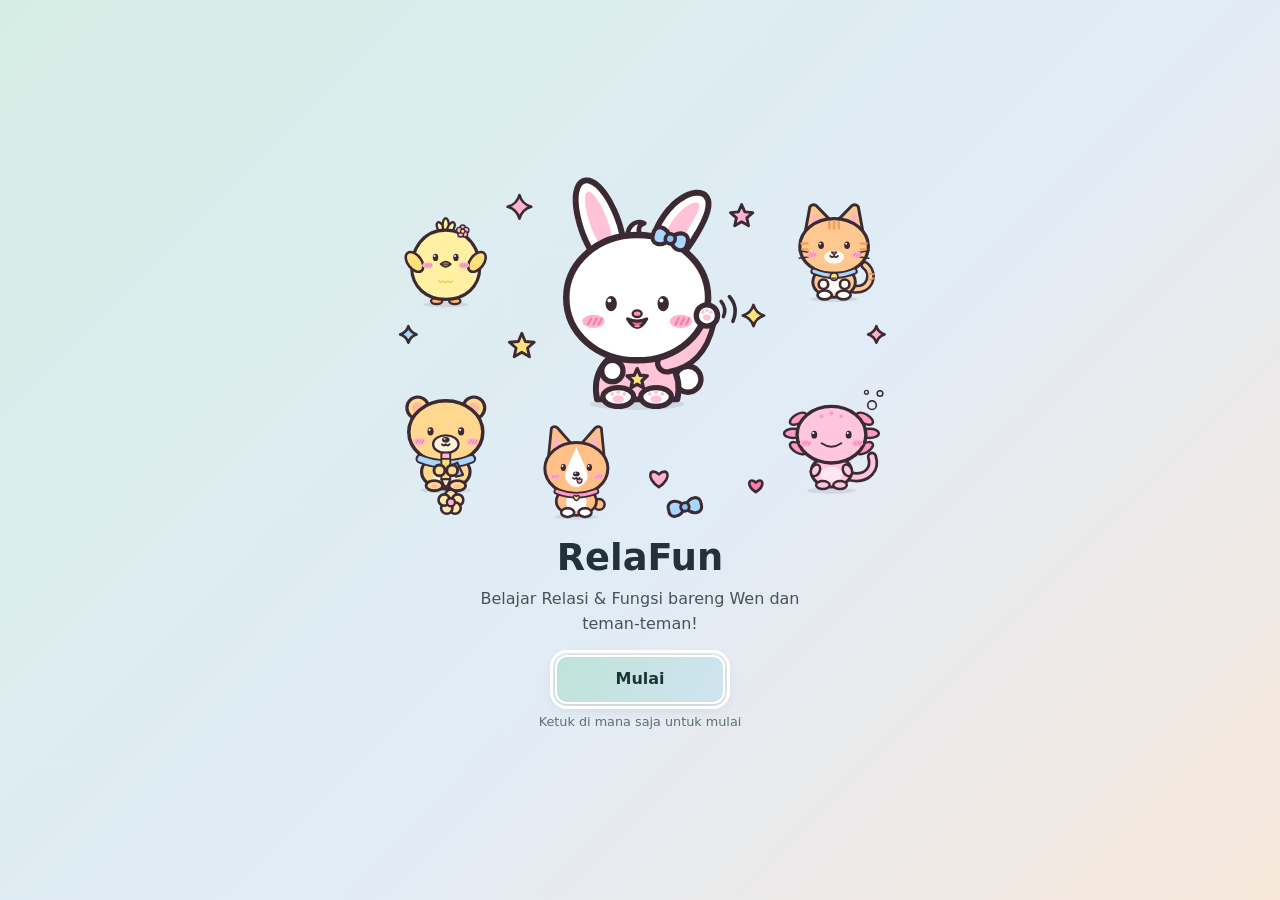
==== commit 1cd8b176: "v3.2: palet "pastel kalem" dan alamat http://relafun - Palet baru: mint-sage + biru langit, aksen ap" ====
--- a/apps/web/index.html
+++ b/apps/web/index.html
@@ -5,7 +5,7 @@
   <meta name="viewport" content="width=device-width, initial-scale=1, viewport-fit=cover">
   <title>RelaFun — Relasi dan Fungsi</title>
   <meta name="description" content="Belajar Relasi dan Fungsi kelas 8 SMP langkah demi langkah.">
-  <meta name="theme-color" content="#ffe9d6">
+  <meta name="theme-color" content="#e3f1ec">
   <link rel="manifest" href="manifest.webmanifest">
   <link rel="icon" href="icons/icon.svg" type="image/svg+xml">
   <link rel="apple-touch-icon" href="icons/icon-192.png">
--- a/apps/web/css/app.css
+++ b/apps/web/css/app.css
@@ -1,36 +1,39 @@
 /* RelaFun — gaya tampilan. Token warna di :root, mode gelap di bawahnya. */
+/* Palet "pastel kalem" (v3.2): mint-sage + biru langit, aksen aprikot, teks slate netral.
+   Tetap pastel, tetapi lebih tenang dan dewasa untuk siswa SMP: gradasi dua warna yang berdekatan,
+   bukan pelangi; tanpa ungu; pink hanya sebagai aksen kecil. Kontras teks >= 4.5:1. */
 :root {
   color-scheme: light;
-  --bg: #fcf9fb;
+  --bg: #f7f9f8;
   --surface: #ffffff;
-  --surface-2: #f6f2f6;
-  --surface-3: #ece6ee;
-  --border: #e9e1ea;
-  --text: #2b2733;
-  --text-2: #4f4a5b;
-  --muted: #777185;
-  --primary: #3e3b48;
-  --primary-2: #2b2733;
-  --primary-soft: #f3eef5;
+  --surface-2: #f1f5f3;
+  --surface-3: #e5ece9;
+  --border: #dfe7e3;
+  --text: #22313a;
+  --text-2: #44535b;
+  --muted: #5f6e74;
+  --primary: #2c5a56;
+  --primary-2: #1f4541;
+  --primary-soft: #e6f2ee;
   --on-primary: #ffffff;
-  /* perpaduan gradasi pastel: pink → peach → kuning → biru (tidak ada satu warna yang dominan) */
-  --grad: linear-gradient(120deg, #ffcfe3 0%, #ffdfc6 33%, #fff0b5 64%, #cfe6ff 100%);
-  --grad-hover: linear-gradient(120deg, #ffc1da 0%, #ffd4b2 33%, #ffe99c 64%, #bcdcff 100%);
-  --grad-soft: linear-gradient(120deg, #fff0f6 0%, #fff4ea 33%, #fffae3 64%, #eef6ff 100%);
-  --grad-bar: linear-gradient(90deg, #ff9fc8 0%, #ffbd86 35%, #ffd75e 65%, #86bdf5 100%);
-  --grad-page: linear-gradient(160deg, #fff3f8 0%, #fff7ef 30%, #fffcef 55%, #f2f8ff 100%);
-  --grad-hero: linear-gradient(135deg, #ffdcea 0%, #ffe9d6 30%, #fff5d6 58%, #dcedff 100%);
+  /* gradasi lembut dua warna: mint -> biru langit */
+  --grad: linear-gradient(120deg, #bfe3d8 0%, #cfe4f1 100%);
+  --grad-hover: linear-gradient(120deg, #acdacc 0%, #bbd9ec 100%);
+  --grad-soft: linear-gradient(120deg, #eef7f3 0%, #f0f5fa 100%);
+  --grad-bar: linear-gradient(90deg, #7fc4b2 0%, #8db9de 100%);
+  --grad-page: linear-gradient(160deg, #f3f8f6 0%, #f7f9fa 50%, #fbf8f4 100%);
+  --grad-hero: linear-gradient(135deg, #d6ede5 0%, #e1ecf7 55%, #f7e7da 100%);
   /* warna polos cadangan untuk tempat yang tidak bisa memakai gradasi */
-  --fill: #ffe3cc;
-  --fill-2: #ffd6b8;
-  --on-fill: #2b2733;
-  --fill-strong: #f4a9c8;
-  --sky: #ddeeff; --on-sky: #1f5f99;
-  --butter: #fff3c4; --on-butter: #855600;
-  --peach: #ffe4d4; --on-peach: #9c4318;
-  --pink: #ffe6ef; --on-pink: #b0306a;
-  --accent: #f59e0b;
-  --accent-soft: #fff3d6;
+  --fill: #cde8df;
+  --fill-2: #b9dfd2;
+  --on-fill: #1f3533;
+  --fill-strong: #8cc9b8;
+  --sky: #e2eef8; --on-sky: #22598a;
+  --butter: #faf1d2; --on-butter: #7a5800;
+  --peach: #fbe8dc; --on-peach: #94451c;
+  --pink: #f8e7ea; --on-pink: #97364f;
+  --accent: #e59b3a;
+  --accent-soft: #fbf0dc;
   --good: #0a7d0a;
   --good-soft: #e3f6e3;
   --bad: #c62f2f;
@@ -40,8 +43,8 @@
   --series-1: #2a78d6;
   --series-2: #eb6834;
   --seq-1: #cde2fb; --seq-2: #9ec5f4; --seq-3: #6da7ec; --seq-4: #3987e5; --seq-5: #256abf; --seq-6: #184f95;
-  --grid: #ece6ee;
-  --shadow: 0 1px 2px rgba(70, 50, 90, .06), 0 4px 16px rgba(70, 50, 90, .07);
+  --grid: #e5ece9;
+  --shadow: 0 1px 2px rgba(30, 60, 70, .06), 0 4px 16px rgba(30, 60, 70, .07);
   --radius: 16px;
   --radius-sm: 10px;
   --sidebar-w: 248px;
@@ -50,36 +53,36 @@
 @media (prefers-color-scheme: dark) {
   :root:not([data-theme="light"]) {
     color-scheme: dark;
-    --bg: #16151b; --surface: #1f1e26; --surface-2: #282731; --surface-3: #33313d; --border: #3d3b48;
-    --text: #f4f2f7; --text-2: #d0ccd9; --muted: #a29db0;
-    --primary: #f2eff7; --primary-2: #ffffff; --primary-soft: #2c2a36; --on-primary: #16151b;
-    --fill: #ffdfc6; --fill-2: #ffd2b0; --on-fill: #1d1b24; --fill-strong: #f4a9c8;
-    --grad-soft: linear-gradient(120deg, #3a2833 0%, #3a2f27 33%, #38341f 64%, #23303f 100%);
-    --grad-page: linear-gradient(160deg, #1b1920 0%, #16151b 100%);
-    --sky: #1a2c44; --on-sky: #a9d6ff; --butter: #3a3216; --on-butter: #ffe27a; --peach: #3d2a20; --on-peach: #ffc9a8; --pink: #3a2230; --on-pink: #ffb3cf;
+    --bg: #131819; --surface: #1b2123; --surface-2: #232a2d; --surface-3: #2d3538; --border: #374043;
+    --text: #eef3f2; --text-2: #cdd6d5; --muted: #9aa8a8;
+    --primary: #e6f2ef; --primary-2: #ffffff; --primary-soft: #22302e; --on-primary: #131819;
+    --fill: #cde8df; --fill-2: #b9dfd2; --on-fill: #1f3533; --fill-strong: #8cc9b8;
+    --grad-soft: linear-gradient(120deg, #1d2b29 0%, #1d2733 100%);
+    --grad-page: linear-gradient(160deg, #171d1f 0%, #131819 100%);
+    --sky: #1a2c44; --on-sky: #a9d6ff; --butter: #3a3216; --on-butter: #ffe27a; --peach: #3d2a20; --on-peach: #ffc9a8; --pink: #3a2229; --on-pink: #f6b7c6;
     --accent: #fbbf24; --accent-soft: #3b2f12;
     --good: #4cc94c; --good-soft: #163019; --bad: #f07272; --bad-soft: #3a1c1f; --warn: #f2b84b; --warn-soft: #3a2e14;
     --series-1: #3987e5; --series-2: #d95926;
     --seq-1: #1c2c44; --seq-2: #184f95; --seq-3: #256abf; --seq-4: #3987e5; --seq-5: #6da7ec; --seq-6: #9ec5f4;
-    --grid: #33313d;
+    --grid: #2d3538;
     --shadow: 0 1px 2px rgba(0, 0, 0, .3), 0 4px 16px rgba(0, 0, 0, .25);
   }
 }
 :root[data-theme="dark"] {
-  color-scheme: dark;
-  --bg: #16151b; --surface: #1f1e26; --surface-2: #282731; --surface-3: #33313d; --border: #3d3b48;
-    --text: #f4f2f7; --text-2: #d0ccd9; --muted: #a29db0;
-    --primary: #f2eff7; --primary-2: #ffffff; --primary-soft: #2c2a36; --on-primary: #16151b;
-    --fill: #ffdfc6; --fill-2: #ffd2b0; --on-fill: #1d1b24; --fill-strong: #f4a9c8;
-    --grad-soft: linear-gradient(120deg, #3a2833 0%, #3a2f27 33%, #38341f 64%, #23303f 100%);
-    --grad-page: linear-gradient(160deg, #1b1920 0%, #16151b 100%);
-    --sky: #1a2c44; --on-sky: #a9d6ff; --butter: #3a3216; --on-butter: #ffe27a; --peach: #3d2a20; --on-peach: #ffc9a8; --pink: #3a2230; --on-pink: #ffb3cf;
-  --accent: #fbbf24; --accent-soft: #3b2f12;
-  --good: #4cc94c; --good-soft: #163019; --bad: #f07272; --bad-soft: #3a1c1f; --warn: #f2b84b; --warn-soft: #3a2e14;
-  --series-1: #3987e5; --series-2: #d95926;
-  --seq-1: #1c2c44; --seq-2: #184f95; --seq-3: #256abf; --seq-4: #3987e5; --seq-5: #6da7ec; --seq-6: #9ec5f4;
-  --grid: #33313d;
-  --shadow: 0 1px 2px rgba(0, 0, 0, .3), 0 4px 16px rgba(0, 0, 0, .25);
+    color-scheme: dark;
+    --bg: #131819; --surface: #1b2123; --surface-2: #232a2d; --surface-3: #2d3538; --border: #374043;
+    --text: #eef3f2; --text-2: #cdd6d5; --muted: #9aa8a8;
+    --primary: #e6f2ef; --primary-2: #ffffff; --primary-soft: #22302e; --on-primary: #131819;
+    --fill: #cde8df; --fill-2: #b9dfd2; --on-fill: #1f3533; --fill-strong: #8cc9b8;
+    --grad-soft: linear-gradient(120deg, #1d2b29 0%, #1d2733 100%);
+    --grad-page: linear-gradient(160deg, #171d1f 0%, #131819 100%);
+    --sky: #1a2c44; --on-sky: #a9d6ff; --butter: #3a3216; --on-butter: #ffe27a; --peach: #3d2a20; --on-peach: #ffc9a8; --pink: #3a2229; --on-pink: #f6b7c6;
+    --accent: #fbbf24; --accent-soft: #3b2f12;
+    --good: #4cc94c; --good-soft: #163019; --bad: #f07272; --bad-soft: #3a1c1f; --warn: #f2b84b; --warn-soft: #3a2e14;
+    --series-1: #3987e5; --series-2: #d95926;
+    --seq-1: #1c2c44; --seq-2: #184f95; --seq-3: #256abf; --seq-4: #3987e5; --seq-5: #6da7ec; --seq-6: #9ec5f4;
+    --grid: #2d3538;
+    --shadow: 0 1px 2px rgba(0, 0, 0, .3), 0 4px 16px rgba(0, 0, 0, .25);
 }
 
 * { box-sizing: border-box; }
@@ -249,13 +252,13 @@
 
 /* ---------- Beranda ---------- */
 .hero {
-  position: relative; overflow: hidden; border-radius: 22px; padding: 26px 28px; color: #2b2733;
+  position: relative; overflow: hidden; border-radius: 22px; padding: 26px 28px; color: #22313a;
   background: var(--grad-hero);
   display: grid; grid-template-columns: minmax(0, 1fr) auto; gap: 16px; align-items: center; box-shadow: var(--shadow);
 }
-.hero h1 { color: #2b2733; margin-bottom: 6px; }
-.hero p { color: #4f4a5b; max-width: 46ch; }
-.hero .btn { border: 2px solid #fff; box-shadow: 0 4px 14px rgba(70, 50, 90, .14); }
+.hero h1 { color: #22313a; margin-bottom: 6px; }
+.hero p { color: #44535b; max-width: 46ch; }
+.hero .btn { border: 2px solid #fff; box-shadow: 0 4px 14px rgba(30, 60, 70, .14); }
 .hero .mascot { width: 150px; height: 150px; }
 .hero::after {
   content: ""; position: absolute; right: -60px; top: -60px; width: 220px; height: 220px; border-radius: 50%;
@@ -474,9 +477,9 @@
 
 /* ---------- Masuk ---------- */
 .auth-wrap { min-height: 100vh; display: grid; grid-template-columns: minmax(0, 1fr) minmax(0, 1fr); }
-.auth-side { background: var(--grad-hero); color: #2b2733; display: flex; flex-direction: column; justify-content: center; align-items: center; padding: 40px; text-align: center; gap: 10px; }
+.auth-side { background: var(--grad-hero); color: #22313a; display: flex; flex-direction: column; justify-content: center; align-items: center; padding: 40px; text-align: center; gap: 10px; }
 .auth-side .mascot { width: 220px; height: 220px; }
-.auth-side p { color: #4f4a5b; max-width: 36ch; }
+.auth-side p { color: #44535b; max-width: 36ch; }
 .auth-main { display: flex; flex-direction: column; align-items: center; justify-content: center; gap: 6px; padding: 32px 16px 12px; }
 .auth-card { width: 100%; max-width: 420px; }
 @media (max-width: 860px) { .auth-wrap { grid-template-columns: 1fr; } .auth-side { padding: 28px 16px; } .auth-side .mascot { width: 120px; height: 120px; } }
@@ -503,7 +506,7 @@
 .install-bar .btn { flex: none; }
 .install-bar-x { flex: none; width: 36px; height: 36px; border: 0; border-radius: 10px; background: transparent; color: var(--muted); font-size: 1rem; cursor: pointer; }
 .install-bar-x:hover { background: var(--surface-2); }
-.install-dialog-wrap { position: fixed; top: 0; right: 0; bottom: 0; left: 0; z-index: 400; display: grid; place-items: center; padding: 16px; background: rgba(43, 39, 51, .35); }
+.install-dialog-wrap { position: fixed; top: 0; right: 0; bottom: 0; left: 0; z-index: 400; display: grid; place-items: center; padding: 16px; background: rgba(25, 40, 45, 51, .35); }
 .install-dialog { width: 100%; max-width: 440px; max-height: 90vh; overflow: auto; }
 .install-head { display: flex; gap: 12px; align-items: center; }
 .install-head img { border-radius: 12px; flex: none; }
@@ -512,15 +515,15 @@
 .install-steps li { margin-bottom: 4px; }
 .install-actions { display: flex; gap: 8px; justify-content: flex-end; margin-top: 14px; flex-wrap: wrap; }
 
-.install-hero { border: 2px solid #fff; margin-top: 6px; font-size: 1.05rem; padding: 12px 22px; box-shadow: 0 6px 20px rgba(70, 50, 90, .16); }
+.install-hero { border: 2px solid #fff; margin-top: 6px; font-size: 1.05rem; padding: 12px 22px; box-shadow: 0 6px 20px rgba(30, 60, 70, .16); }
 @media (max-width: 380px) { .install-btn .install-btn-label { display: none; } }
 
 /* ---------- Game "Lompat Wen" ---------- */
 .game { max-width: 820px; margin: 0 auto; display: flex; flex-direction: column; gap: 16px; }
 .game-hero { display: grid; grid-template-columns: minmax(0, 1fr) 130px; gap: 12px; align-items: center; border-radius: 22px; padding: 22px;
-  background: linear-gradient(135deg, #fff2c6 0%, #ffe6d6 38%, #ffdcea 68%, #dcedff 100%); color: #2b2733; box-shadow: var(--shadow); }
-.game-hero h1 { color: #2b2733; margin-bottom: 6px; }
-.game-hero p { color: #4f4a5b; }
+  background: linear-gradient(135deg, #faf1d2 0%, #fbe8dc 40%, #e1ecf7 100%); color: #22313a; box-shadow: var(--shadow); }
+.game-hero h1 { color: #22313a; margin-bottom: 6px; }
+.game-hero p { color: #44535b; }
 .game-hero .mascot { width: 130px; height: 130px; }
 @media (max-width: 600px) { .game-hero { grid-template-columns: minmax(0, 1fr) 92px; padding: 18px; } .game-hero .mascot { width: 92px; height: 92px; align-self: start; } }
 .game-levels { display: flex; flex-direction: column; gap: 12px; }
@@ -644,16 +647,16 @@
 
 /* ---------- Layar pembuka: Wen & teman-teman ---------- */
 .splash { position: fixed; top: 0; right: 0; bottom: 0; left: 0; z-index: 300; display: grid; place-items: center; padding: 24px 16px; overflow: auto;
-  background: var(--grad-hero); color: #2b2733; text-align: center; cursor: pointer; animation: splash-fade .25s ease both; }
+  background: var(--grad-hero); color: #22313a; text-align: center; cursor: pointer; animation: splash-fade .25s ease both; }
 .splash.hide { opacity: 0; transition: opacity .3s ease; pointer-events: none; }
 .splash-inner { display: flex; flex-direction: column; align-items: center; gap: 6px; width: min(560px, 100%); }
 .splash .sticker-sheet { width: min(520px, 100%); }
 .splash .stk { animation: splash-pop .55s cubic-bezier(.3, 1.45, .5, 1) both; }
 .splash .sheet-deco { animation: splash-fade .6s ease .9s both; }
-.splash h1 { font-size: 2.3rem; margin: 6px 0 0; color: #2b2733; }
-.splash p { margin: 0; color: #4f4a5b; max-width: 34ch; }
-.splash .splash-go { margin-top: 12px; min-width: 170px; border: 2px solid #fff; box-shadow: 0 4px 14px rgba(70, 50, 90, .14); }
-.splash-hint { font-size: .8rem; color: #777185; margin-top: 2px; }
+.splash h1 { font-size: 2.3rem; margin: 6px 0 0; color: #22313a; }
+.splash p { margin: 0; color: #44535b; max-width: 34ch; }
+.splash .splash-go { margin-top: 12px; min-width: 170px; border: 2px solid #fff; box-shadow: 0 4px 14px rgba(30, 60, 70, .14); }
+.splash-hint { font-size: .8rem; color: #5f6e74; margin-top: 2px; }
 @keyframes splash-pop { from { opacity: 0; transform: scale(.4) translateY(24px); } to { opacity: 1; transform: none; } }
 @keyframes splash-fade { from { opacity: 0; } to { opacity: 1; } }
 .splash .splash-go:focus-visible { outline: 3px solid #fff; outline-offset: 2px; }
@@ -663,3 +666,70 @@
 .boot p b { color: var(--text); }
 .boot-actions { display: flex; gap: 8px; justify-content: center; flex-wrap: wrap; margin-top: 12px; }
 .boot-why { font-size: .78rem; margin-top: 12px !important; word-break: break-word; }
+
+/* ---------- Mode AI: deskripsi soal → model matematika ---------- */
+.ai-input { min-height: 140px; resize: vertical; line-height: 1.5; }
+.ai-flow { display: flex; flex-wrap: wrap; gap: 6px; padding: 0; margin: 4px 0 14px; list-style: none; counter-reset: ai; }
+.ai-flow li { counter-increment: ai; font-size: .82rem; padding: 4px 10px; border-radius: 999px; background: var(--grad-soft); box-shadow: inset 0 0 0 1px var(--border); }
+.ai-flow li::before { content: counter(ai) ". "; font-weight: 800; }
+.ai-key-row { display: flex; gap: 8px; margin-top: 6px; }
+.ai-key-row .input { flex: 1; min-width: 0; }
+.ai-examples { margin: 4px 0 12px; }
+.ai-examples summary { cursor: pointer; font-weight: 650; font-size: .92rem; padding: 4px 0; }
+.model-card { margin-top: 16px; padding: 14px 16px; border-radius: 14px; background: var(--grad-soft); box-shadow: inset 0 0 0 1px var(--border); }
+.model-card h3 { margin-bottom: 6px; }
+.model-def { margin: 0; }
+.model-def dt { font-weight: 750; font-size: .82rem; color: var(--muted); text-transform: uppercase; letter-spacing: .04em; margin-top: 10px; }
+.model-def dd { margin: 3px 0 0; overflow-wrap: anywhere; }
+.model-line { display: flex; flex-wrap: wrap; align-items: center; gap: 4px 10px; margin: 4px 0; }
+.ai-checks { margin-top: 12px; }
+.ai-checks summary { cursor: pointer; font-weight: 650; }
+
+/* ---------- Asisten Belajar (chatbot RMT) ---------- */
+.hidden { display: none !important; }
+.tutor-wen { flex: none; width: 64px; height: 64px; }
+.tutor-wen svg { width: 64px; height: 64px; display: block; }
+.tutor-mode { display: inline-flex; align-items: center; gap: 6px; }
+.tutor-mode .ic { width: 16px; height: 16px; }
+.rmt-phases { list-style: none; padding: 0; margin: 6px 0 0; display: grid; grid-template-columns: repeat(auto-fill, minmax(150px, 1fr)); gap: 8px; }
+.rmt-phases li { display: flex; align-items: center; gap: 8px; padding: 8px 10px; border-radius: var(--radius-sm); background: var(--grad-soft); box-shadow: inset 0 0 0 1px var(--border); font-size: .88rem; }
+.rmt-phases b { flex: none; width: 24px; height: 24px; border-radius: 50%; display: grid; place-items: center; background: var(--surface); box-shadow: inset 0 0 0 1px var(--border); }
+.tutor-grid { display: grid; grid-template-columns: repeat(auto-fill, minmax(230px, 1fr)); gap: 12px; }
+.tutor-pick { text-align: left; display: flex; flex-direction: column; gap: 6px; cursor: pointer; font: inherit; color: inherit; border: 1px solid var(--border); }
+.tutor-pick:hover { background: var(--grad-soft); }
+.tutor-pick:focus-visible { outline: 3px solid var(--fill-strong); outline-offset: 2px; }
+.tutor-story-preview { margin: 0; display: -webkit-box; -webkit-line-clamp: 3; -webkit-box-orient: vertical; overflow: hidden; }
+.tutor-problem summary { cursor: pointer; font-weight: 700; }
+.tutor-problem p { margin: 8px 0 0; line-height: 1.6; }
+.rmt-stepper { list-style: none; padding: 0; margin: 0; display: flex; gap: 6px; overflow-x: auto; scrollbar-width: thin; }
+.rmt-stepper li { flex: 1 0 auto; min-width: 0; display: flex; align-items: center; gap: 6px; padding: 6px 10px; border-radius: 999px; font-size: .8rem; background: var(--surface-2); color: var(--muted); }
+.rmt-stepper .dot { flex: none; width: 22px; height: 22px; border-radius: 50%; display: grid; place-items: center; font-weight: 700; background: var(--surface); box-shadow: inset 0 0 0 1px var(--border); }
+.rmt-stepper li.current { background: var(--grad); color: var(--on-fill); font-weight: 700; }
+.rmt-stepper li.done { color: var(--good); background: var(--good-soft); }
+.rmt-stepper li.todo .nm { display: none; }
+@media (min-width: 900px) { .rmt-stepper li.todo .nm { display: inline; } }
+.tutor-meta { display: grid; gap: 4px; }
+.term-row { gap: 6px; }
+.term-chip { cursor: pointer; font: inherit; font-size: .8rem; }
+.chat-card { display: flex; flex-direction: column; gap: 12px; }
+.chat-log { display: flex; flex-direction: column; gap: 10px; max-height: min(58vh, 520px); min-height: 180px; overflow-y: auto; padding: 4px 2px; }
+.bubble { max-width: min(560px, 88%); padding: 10px 14px; border-radius: 16px; line-height: 1.55; overflow-wrap: anywhere; }
+.bubble.wen { align-self: flex-start; background: var(--grad-soft); box-shadow: inset 0 0 0 1px var(--border); border-bottom-left-radius: 4px; }
+.bubble.me { align-self: flex-end; background: var(--primary); color: var(--on-primary); border-bottom-right-radius: 4px; }
+.bubble.error { background: var(--bad-soft); color: var(--bad); }
+.bubble.typing { color: var(--muted); font-style: italic; }
+.bubble-src { margin-top: 6px; font-size: .72rem; color: var(--muted); }
+.chat-composer { display: grid; gap: 8px; }
+.chat-input { min-height: 56px; resize: vertical; }
+.help-meter { margin-left: auto; letter-spacing: 2px; }
+.effort-row { display: grid; grid-template-columns: repeat(5, minmax(0, 1fr)); gap: 8px; }
+.effort-btn { display: flex; flex-direction: column; align-items: center; gap: 2px; padding: 10px 4px; border-radius: var(--radius-sm); border: 1px solid var(--border); background: var(--surface); color: var(--text); font: inherit; font-size: .78rem; cursor: pointer; text-align: center; }
+.effort-btn:hover, .effort-btn:focus-visible { background: var(--grad-soft); outline: none; box-shadow: 0 0 0 3px var(--fill-strong); }
+.effort-btn .emo { font-size: 1.5rem; line-height: 1; }
+.summary-list { display: grid; grid-template-columns: auto 1fr; gap: 4px 14px; margin: 0 0 10px; }
+.summary-list dt { color: var(--muted); }
+.summary-list dd { margin: 0; font-weight: 700; }
+@media (max-width: 520px) {
+  .effort-btn span:last-child { font-size: .68rem; }
+  .bubble { max-width: 94%; }
+}
